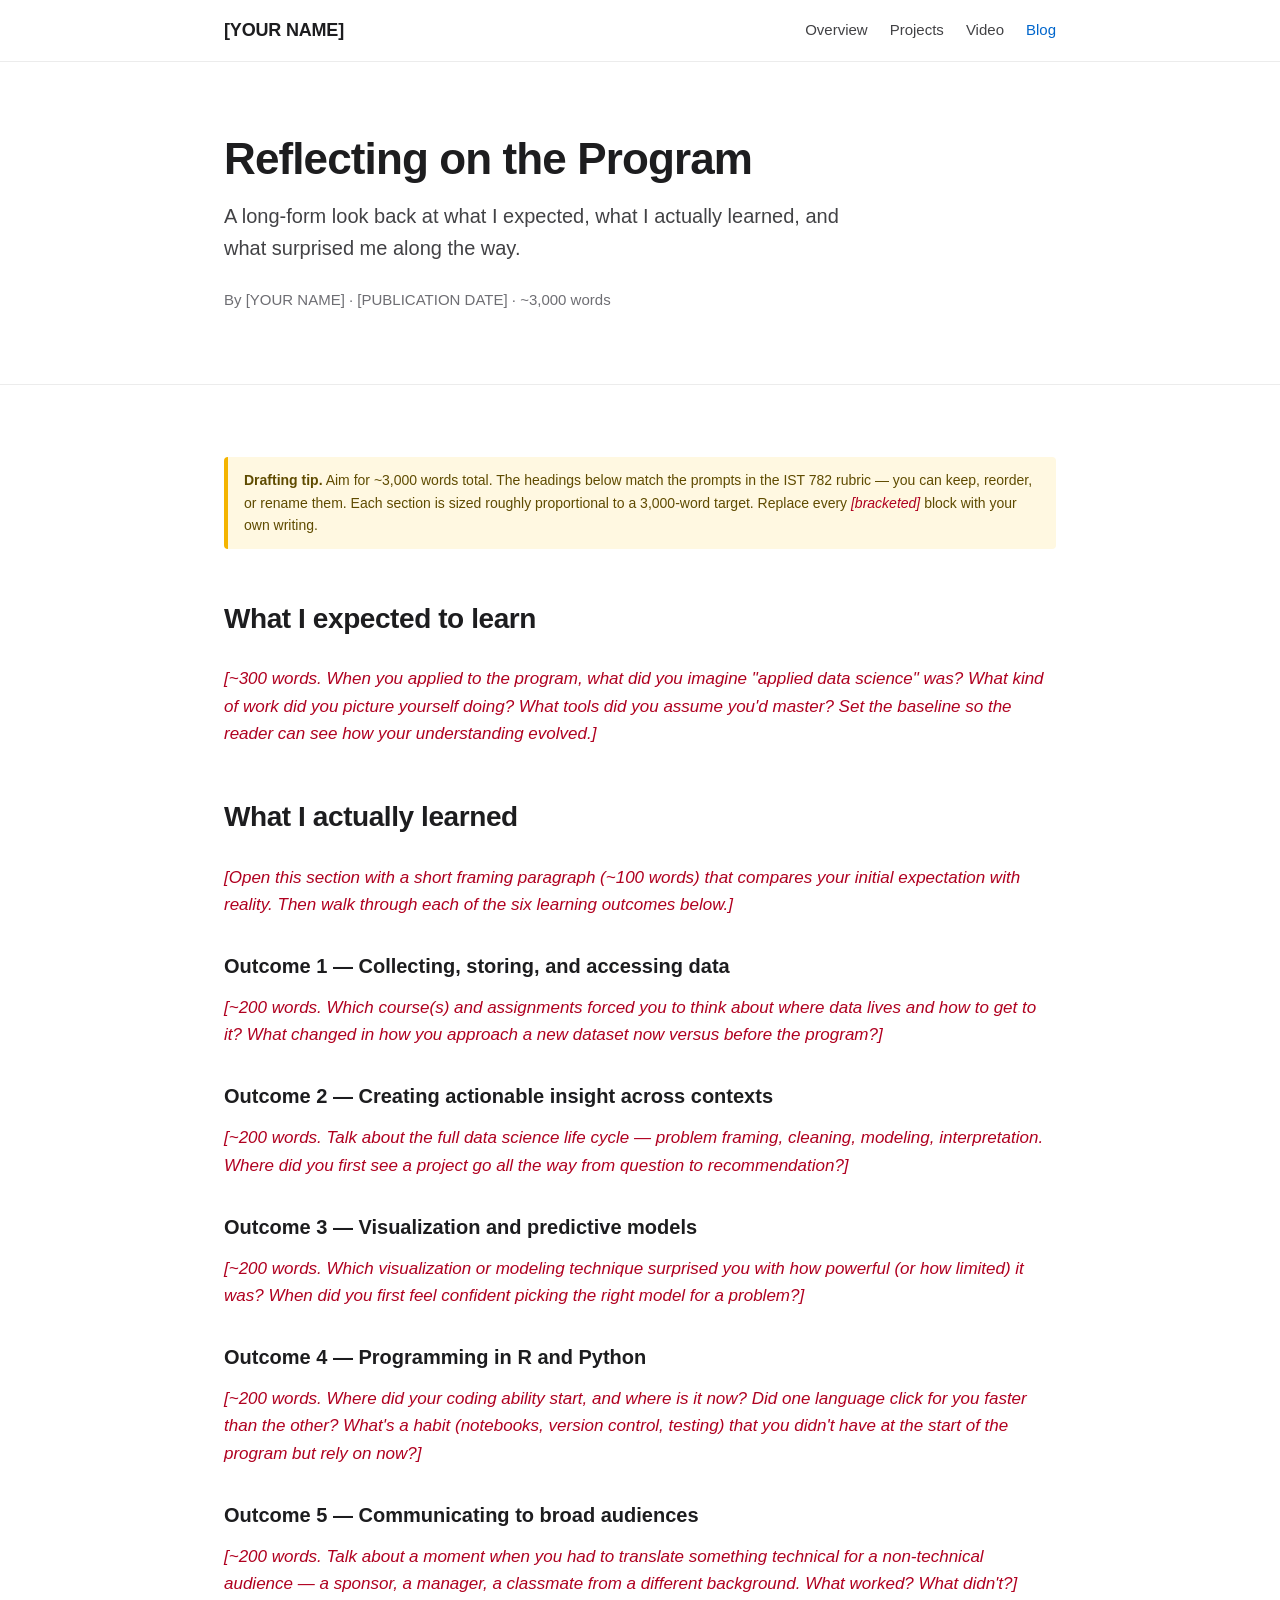
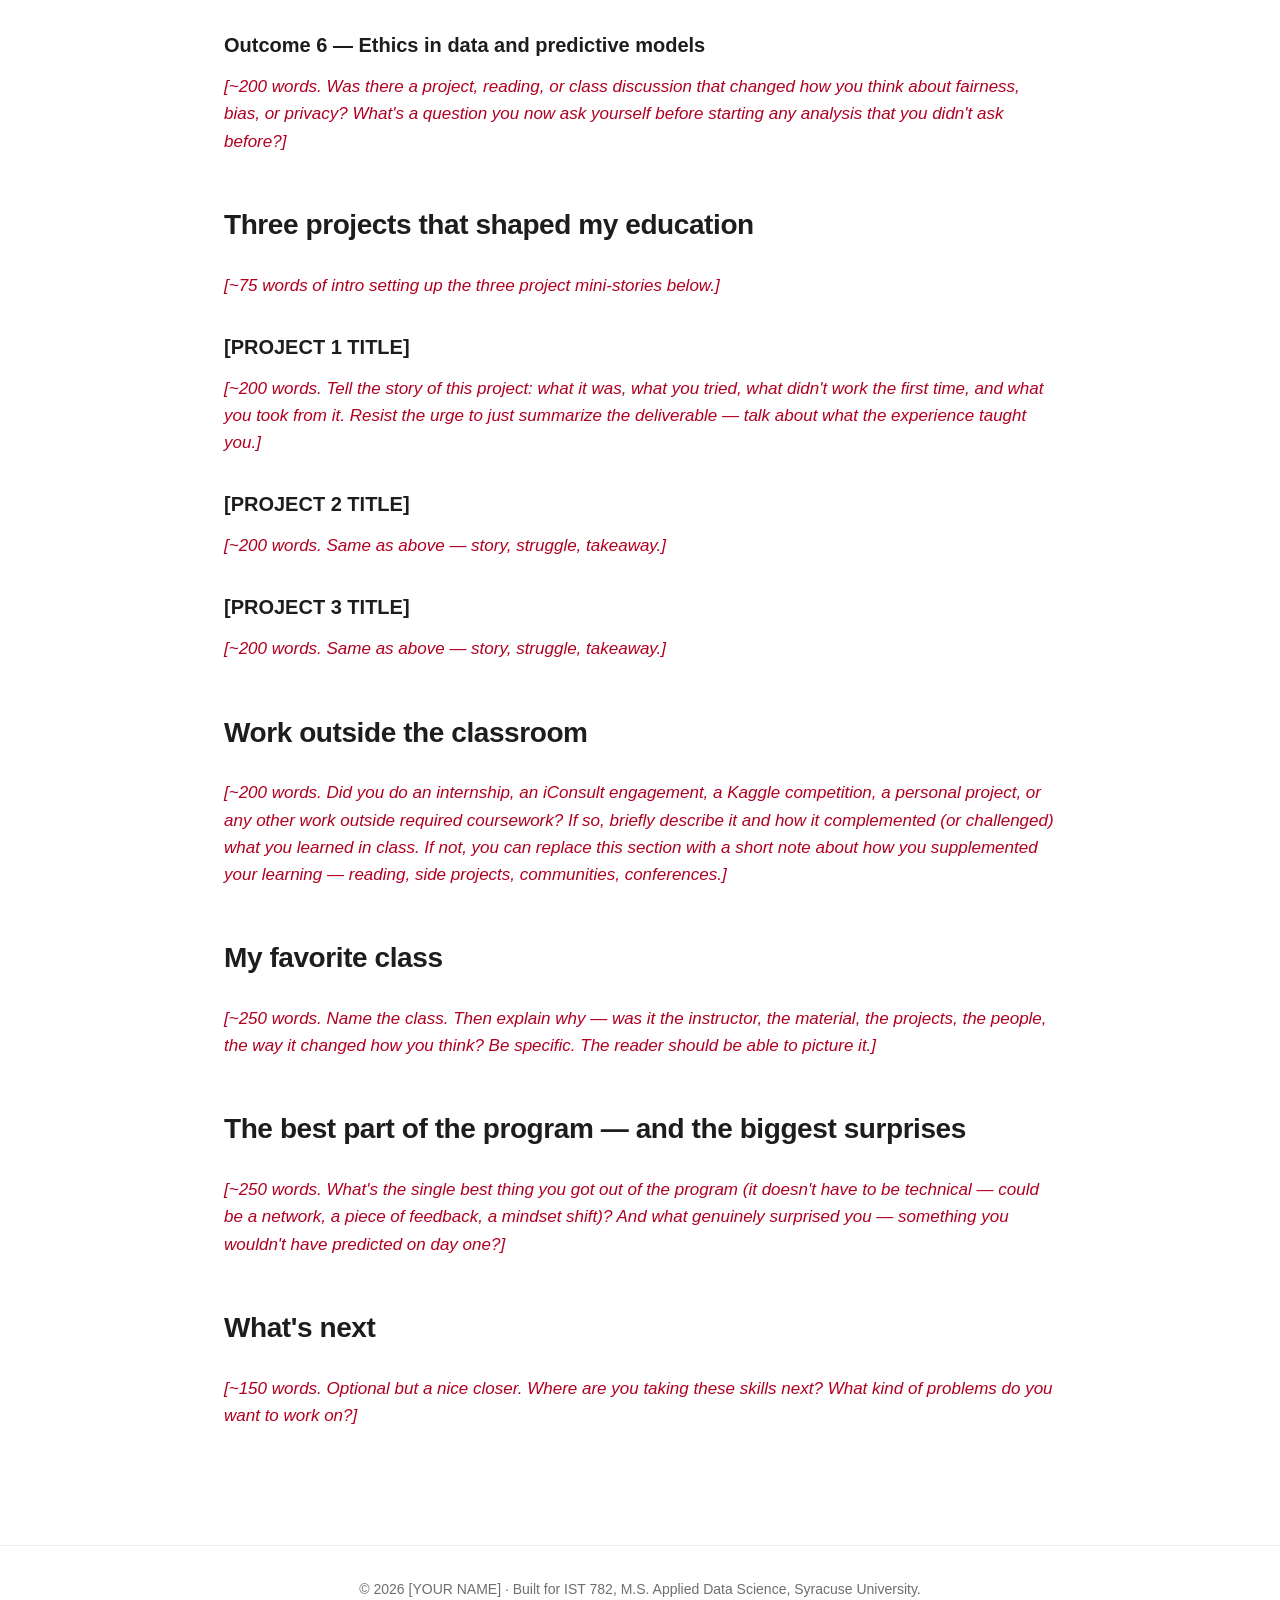
==== blog.html @ 0003d555 "Initial portfolio site scaffold Multi-page GitHub Pages site for IST 782 with placeholders for the f" ====
<!DOCTYPE html>
<html lang="en">
<head>
  <meta charset="UTF-8" />
  <meta name="viewport" content="width=device-width, initial-scale=1.0" />
  <title>Blog Post — [YOUR NAME] Portfolio</title>
  <meta name="description" content="A reflective blog post on the M.S. Applied Data Science program experience." />
  <link rel="stylesheet" href="assets/css/style.css" />
</head>
<body>

  <header class="site-header">
    <div class="container">
      <a href="index.html" class="brand">[YOUR NAME]</a>
      <nav class="nav">
        <a href="index.html">Overview</a>
        <a href="projects.html">Projects</a>
        <a href="video.html">Video</a>
        <a href="blog.html" class="active">Blog</a>
      </nav>
    </div>
  </header>

  <main>

    <section class="hero">
      <div class="container">
        <h1>Reflecting on the Program</h1>
        <p class="lede">A long-form look back at what I expected, what I actually learned, and what surprised me along the way.</p>
        <p class="meta blog-meta">By [YOUR NAME] &middot; [PUBLICATION DATE] &middot; ~3,000 words</p>
      </div>
    </section>

    <section class="blog">
      <div class="container">
        <article>

          <div class="callout">
            <strong>Drafting tip.</strong> Aim for ~3,000 words total. The headings below match the prompts in the IST 782 rubric &mdash; you can keep, reorder, or rename them. Each section is sized roughly proportional to a 3,000-word target. Replace every <span class="placeholder">[bracketed]</span> block with your own writing.
          </div>

          <h2>What I expected to learn</h2>
          <p><span class="placeholder">[~300 words. When you applied to the program, what did you imagine "applied data science" was? What kind of work did you picture yourself doing? What tools did you assume you'd master? Set the baseline so the reader can see how your understanding evolved.]</span></p>

          <h2>What I actually learned</h2>
          <p><span class="placeholder">[Open this section with a short framing paragraph (~100 words) that compares your initial expectation with reality. Then walk through each of the six learning outcomes below.]</span></p>

          <h3>Outcome 1 &mdash; Collecting, storing, and accessing data</h3>
          <p><span class="placeholder">[~200 words. Which course(s) and assignments forced you to think about where data lives and how to get to it? What changed in how you approach a new dataset now versus before the program?]</span></p>

          <h3>Outcome 2 &mdash; Creating actionable insight across contexts</h3>
          <p><span class="placeholder">[~200 words. Talk about the full data science life cycle &mdash; problem framing, cleaning, modeling, interpretation. Where did you first see a project go all the way from question to recommendation?]</span></p>

          <h3>Outcome 3 &mdash; Visualization and predictive models</h3>
          <p><span class="placeholder">[~200 words. Which visualization or modeling technique surprised you with how powerful (or how limited) it was? When did you first feel confident picking the right model for a problem?]</span></p>

          <h3>Outcome 4 &mdash; Programming in R and Python</h3>
          <p><span class="placeholder">[~200 words. Where did your coding ability start, and where is it now? Did one language click for you faster than the other? What's a habit (notebooks, version control, testing) that you didn't have at the start of the program but rely on now?]</span></p>

          <h3>Outcome 5 &mdash; Communicating to broad audiences</h3>
          <p><span class="placeholder">[~200 words. Talk about a moment when you had to translate something technical for a non-technical audience &mdash; a sponsor, a manager, a classmate from a different background. What worked? What didn't?]</span></p>

          <h3>Outcome 6 &mdash; Ethics in data and predictive models</h3>
          <p><span class="placeholder">[~200 words. Was there a project, reading, or class discussion that changed how you think about fairness, bias, or privacy? What's a question you now ask yourself before starting any analysis that you didn't ask before?]</span></p>

          <h2>Three projects that shaped my education</h2>
          <p><span class="placeholder">[~75 words of intro setting up the three project mini-stories below.]</span></p>

          <h3>[PROJECT 1 TITLE]</h3>
          <p><span class="placeholder">[~200 words. Tell the story of this project: what it was, what you tried, what didn't work the first time, and what you took from it. Resist the urge to just summarize the deliverable &mdash; talk about what the experience taught you.]</span></p>

          <h3>[PROJECT 2 TITLE]</h3>
          <p><span class="placeholder">[~200 words. Same as above &mdash; story, struggle, takeaway.]</span></p>

          <h3>[PROJECT 3 TITLE]</h3>
          <p><span class="placeholder">[~200 words. Same as above &mdash; story, struggle, takeaway.]</span></p>

          <h2>Work outside the classroom</h2>
          <p><span class="placeholder">[~200 words. Did you do an internship, an iConsult engagement, a Kaggle competition, a personal project, or any other work outside required coursework? If so, briefly describe it and how it complemented (or challenged) what you learned in class. If not, you can replace this section with a short note about how you supplemented your learning &mdash; reading, side projects, communities, conferences.]</span></p>

          <h2>My favorite class</h2>
          <p><span class="placeholder">[~250 words. Name the class. Then explain why &mdash; was it the instructor, the material, the projects, the people, the way it changed how you think? Be specific. The reader should be able to picture it.]</span></p>

          <h2>The best part of the program &mdash; and the biggest surprises</h2>
          <p><span class="placeholder">[~250 words. What's the single best thing you got out of the program (it doesn't have to be technical &mdash; could be a network, a piece of feedback, a mindset shift)? And what genuinely surprised you &mdash; something you wouldn't have predicted on day one?]</span></p>

          <h2>What's next</h2>
          <p><span class="placeholder">[~150 words. Optional but a nice closer. Where are you taking these skills next? What kind of problems do you want to work on?]</span></p>

        </article>
      </div>
    </section>

  </main>

  <footer class="site-footer">
    <div class="container">
      <p>&copy; <span id="year"></span> [YOUR NAME] &middot; Built for IST 782, M.S. Applied Data Science, Syracuse University.</p>
    </div>
  </footer>

  <script>
    document.getElementById('year').textContent = new Date().getFullYear();
  </script>

</body>
</html>
---- assets/css/style.css ----
/* ----- Reset & base ----- */
*, *::before, *::after { box-sizing: border-box; }
html { scroll-behavior: smooth; }
body {
  margin: 0;
  font-family: -apple-system, BlinkMacSystemFont, "Segoe UI", Roboto, "Helvetica Neue", Arial, sans-serif;
  font-size: 17px;
  line-height: 1.6;
  color: #1d1d1f;
  background: #ffffff;
  -webkit-font-smoothing: antialiased;
}
img { max-width: 100%; display: block; }

/* ----- Layout ----- */
.container {
  max-width: 880px;
  margin: 0 auto;
  padding: 0 24px;
}

/* ----- Header / nav ----- */
.site-header {
  border-bottom: 1px solid #ececec;
  background: #ffffff;
  position: sticky;
  top: 0;
  z-index: 10;
  backdrop-filter: saturate(180%) blur(8px);
  background: rgba(255, 255, 255, 0.85);
}
.site-header .container {
  display: flex;
  align-items: center;
  justify-content: space-between;
  padding-top: 16px;
  padding-bottom: 16px;
  flex-wrap: wrap;
  gap: 12px;
}
.brand {
  font-weight: 600;
  font-size: 18px;
  color: #1d1d1f;
  text-decoration: none;
  letter-spacing: -0.01em;
}
.nav {
  display: flex;
  gap: 22px;
  flex-wrap: wrap;
}
.nav a {
  color: #424245;
  text-decoration: none;
  font-size: 15px;
}
.nav a:hover,
.nav a.active {
  color: #0066cc;
}

/* ----- Hero ----- */
.hero {
  padding: 72px 0 48px;
  border-bottom: 1px solid #ececec;
}
.hero h1 {
  font-size: 44px;
  line-height: 1.15;
  letter-spacing: -0.02em;
  margin: 0 0 16px;
}
.hero .lede {
  font-size: 20px;
  color: #424245;
  margin: 0 0 24px;
  max-width: 620px;
}
.hero .meta {
  color: #6e6e73;
  font-size: 15px;
}

/* ----- Sections ----- */
section { padding: 56px 0; border-bottom: 1px solid #ececec; }
section:last-of-type { border-bottom: 0; }
h2 {
  font-size: 28px;
  letter-spacing: -0.015em;
  margin: 0 0 24px;
}
h3 {
  font-size: 20px;
  margin: 32px 0 12px;
}
p { margin: 0 0 16px; }
a { color: #0066cc; }
ul, ol { padding-left: 22px; }
li { margin-bottom: 8px; }

/* ----- Cards (project summaries, outcome cards) ----- */
.cards {
  display: grid;
  grid-template-columns: repeat(auto-fit, minmax(260px, 1fr));
  gap: 16px;
  margin: 24px 0;
}
.card {
  border: 1px solid #ececec;
  border-radius: 12px;
  padding: 20px;
  background: #fafafa;
  transition: transform 0.15s ease, box-shadow 0.15s ease;
}
.card:hover {
  transform: translateY(-2px);
  box-shadow: 0 4px 16px rgba(0,0,0,0.05);
}
.card h3 { margin-top: 0; font-size: 17px; }
.card p { font-size: 15px; color: #424245; margin-bottom: 0; }
.card .tag {
  display: inline-block;
  font-size: 12px;
  padding: 3px 8px;
  border-radius: 999px;
  background: #e8f0fe;
  color: #0066cc;
  margin-bottom: 8px;
}

/* ----- Outcome list ----- */
.outcomes {
  list-style: none;
  padding: 0;
  counter-reset: outcome;
}
.outcomes li {
  counter-increment: outcome;
  padding: 16px 0 16px 56px;
  border-bottom: 1px solid #f0f0f0;
  position: relative;
}
.outcomes li:last-child { border-bottom: 0; }
.outcomes li::before {
  content: counter(outcome);
  position: absolute;
  left: 0;
  top: 16px;
  width: 36px;
  height: 36px;
  border-radius: 50%;
  background: #0066cc;
  color: white;
  display: flex;
  align-items: center;
  justify-content: center;
  font-weight: 600;
  font-size: 15px;
}
.outcomes strong { display: block; margin-bottom: 4px; }
.outcomes .plain-language { color: #424245; font-size: 15px; }

/* ----- Mapping table ----- */
table {
  width: 100%;
  border-collapse: collapse;
  margin: 16px 0 24px;
  font-size: 15px;
}
th, td {
  text-align: left;
  padding: 12px;
  border-bottom: 1px solid #ececec;
  vertical-align: top;
}
th {
  font-weight: 600;
  background: #fafafa;
  font-size: 14px;
  color: #424245;
}

/* ----- Project article (projects.html) ----- */
.project {
  padding: 40px 0;
  border-bottom: 1px solid #ececec;
}
.project:last-of-type { border-bottom: 0; }
.project h2 { margin-bottom: 6px; }
.project .course {
  color: #6e6e73;
  font-size: 15px;
  margin-bottom: 24px;
}
.project .field {
  margin: 18px 0;
}
.project .field-label {
  font-size: 13px;
  font-weight: 600;
  text-transform: uppercase;
  letter-spacing: 0.04em;
  color: #6e6e73;
  margin-bottom: 6px;
}
.tech-list {
  display: flex;
  flex-wrap: wrap;
  gap: 8px;
  list-style: none;
  padding: 0;
}
.tech-list li {
  background: #f0f0f0;
  padding: 4px 10px;
  border-radius: 6px;
  font-size: 13px;
  color: #1d1d1f;
  margin: 0;
}

/* ----- Video ----- */
.video-wrapper {
  position: relative;
  padding-bottom: 56.25%; /* 16:9 */
  height: 0;
  overflow: hidden;
  border-radius: 12px;
  background: #000;
  margin: 24px 0;
}
.video-wrapper iframe,
.video-wrapper video {
  position: absolute;
  top: 0; left: 0;
  width: 100%; height: 100%;
  border: 0;
}

/* ----- Blog ----- */
.blog-meta {
  color: #6e6e73;
  font-size: 14px;
  margin-bottom: 24px;
}
.blog article p { margin-bottom: 20px; }
.blog article h2 { margin-top: 48px; }
.blog article h3 { margin-top: 32px; }

/* ----- Callouts ----- */
.callout {
  background: #fff8e1;
  border-left: 4px solid #f4b400;
  padding: 12px 16px;
  border-radius: 4px;
  font-size: 14px;
  color: #5f4b00;
  margin: 16px 0;
}
.placeholder {
  color: #b00020;
  font-style: italic;
  font-weight: 500;
}

/* ----- Footer ----- */
.site-footer {
  padding: 32px 0;
  text-align: center;
  font-size: 14px;
  color: #6e6e73;
  border-top: 1px solid #ececec;
  margin-top: 40px;
}

/* ----- Responsive ----- */
@media (max-width: 600px) {
  .hero { padding: 48px 0 32px; }
  .hero h1 { font-size: 32px; }
  .hero .lede { font-size: 17px; }
  h2 { font-size: 24px; }
  body { font-size: 16px; }
}
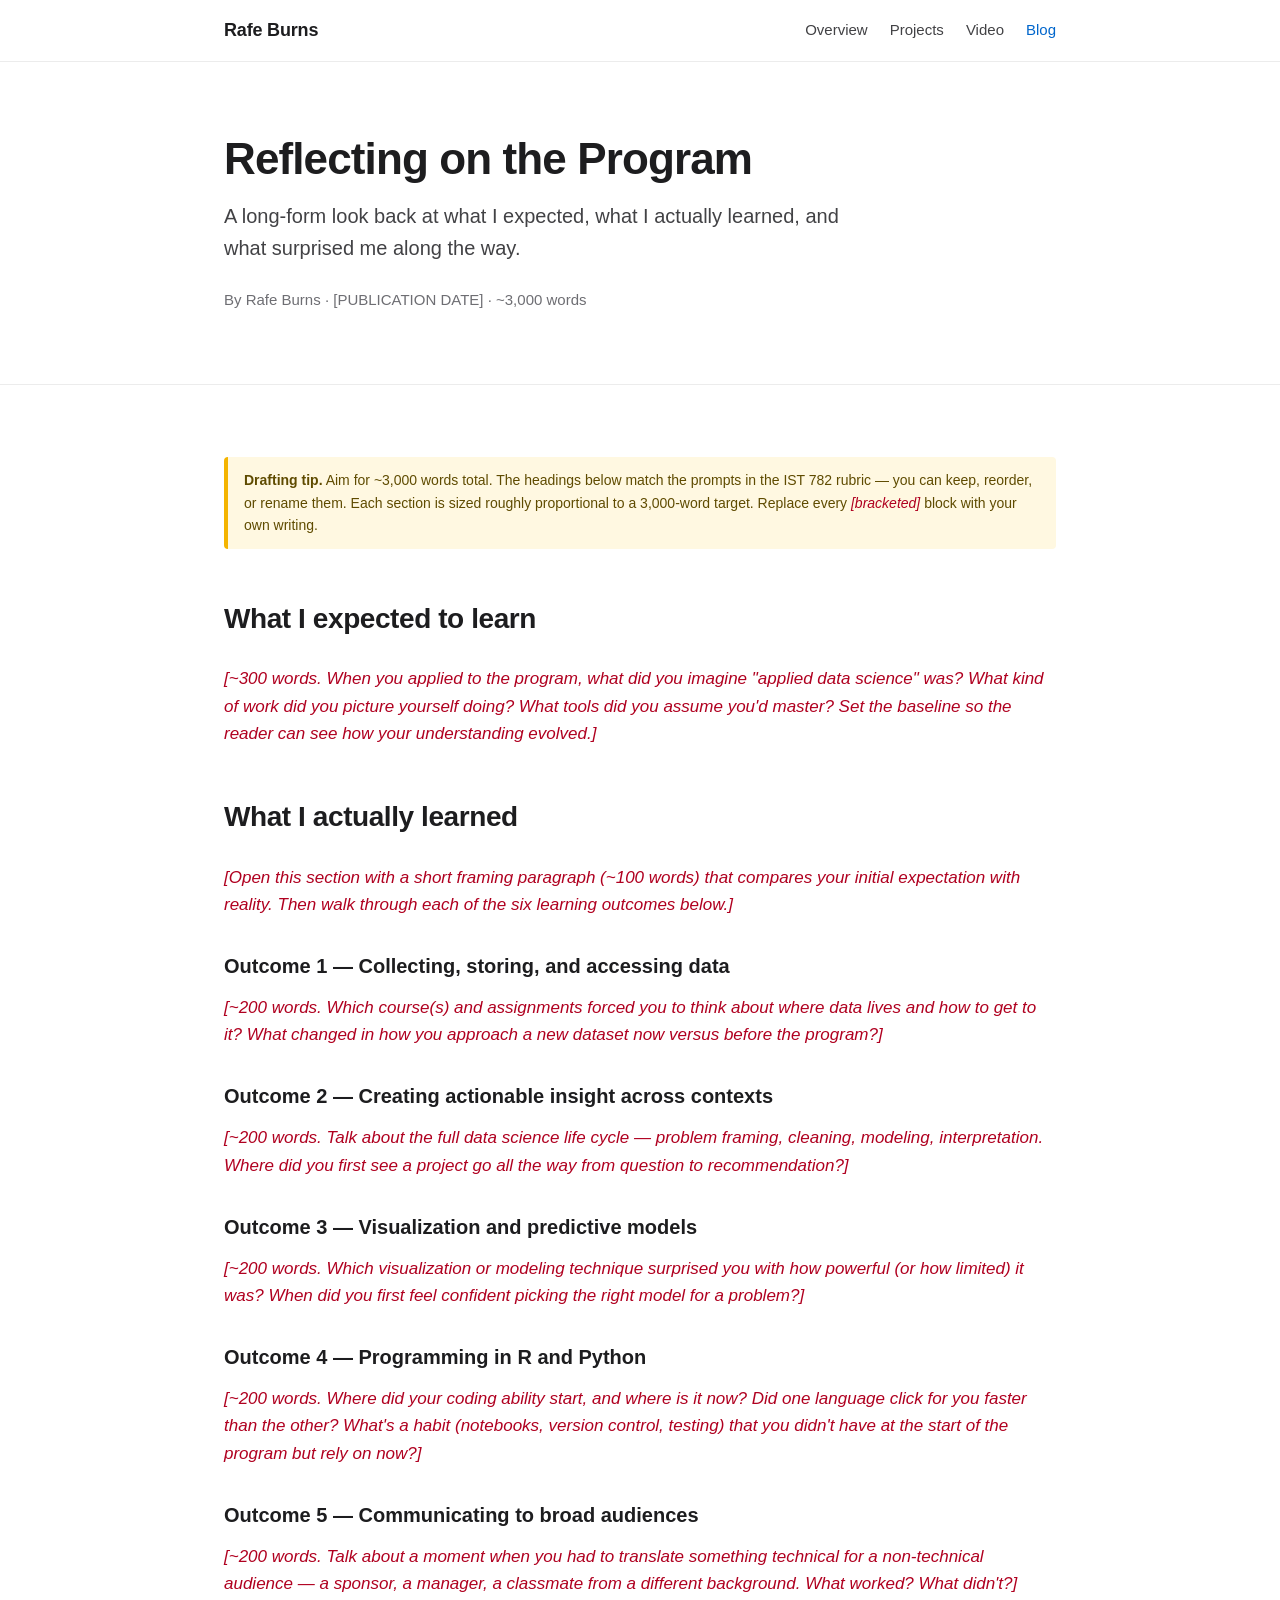
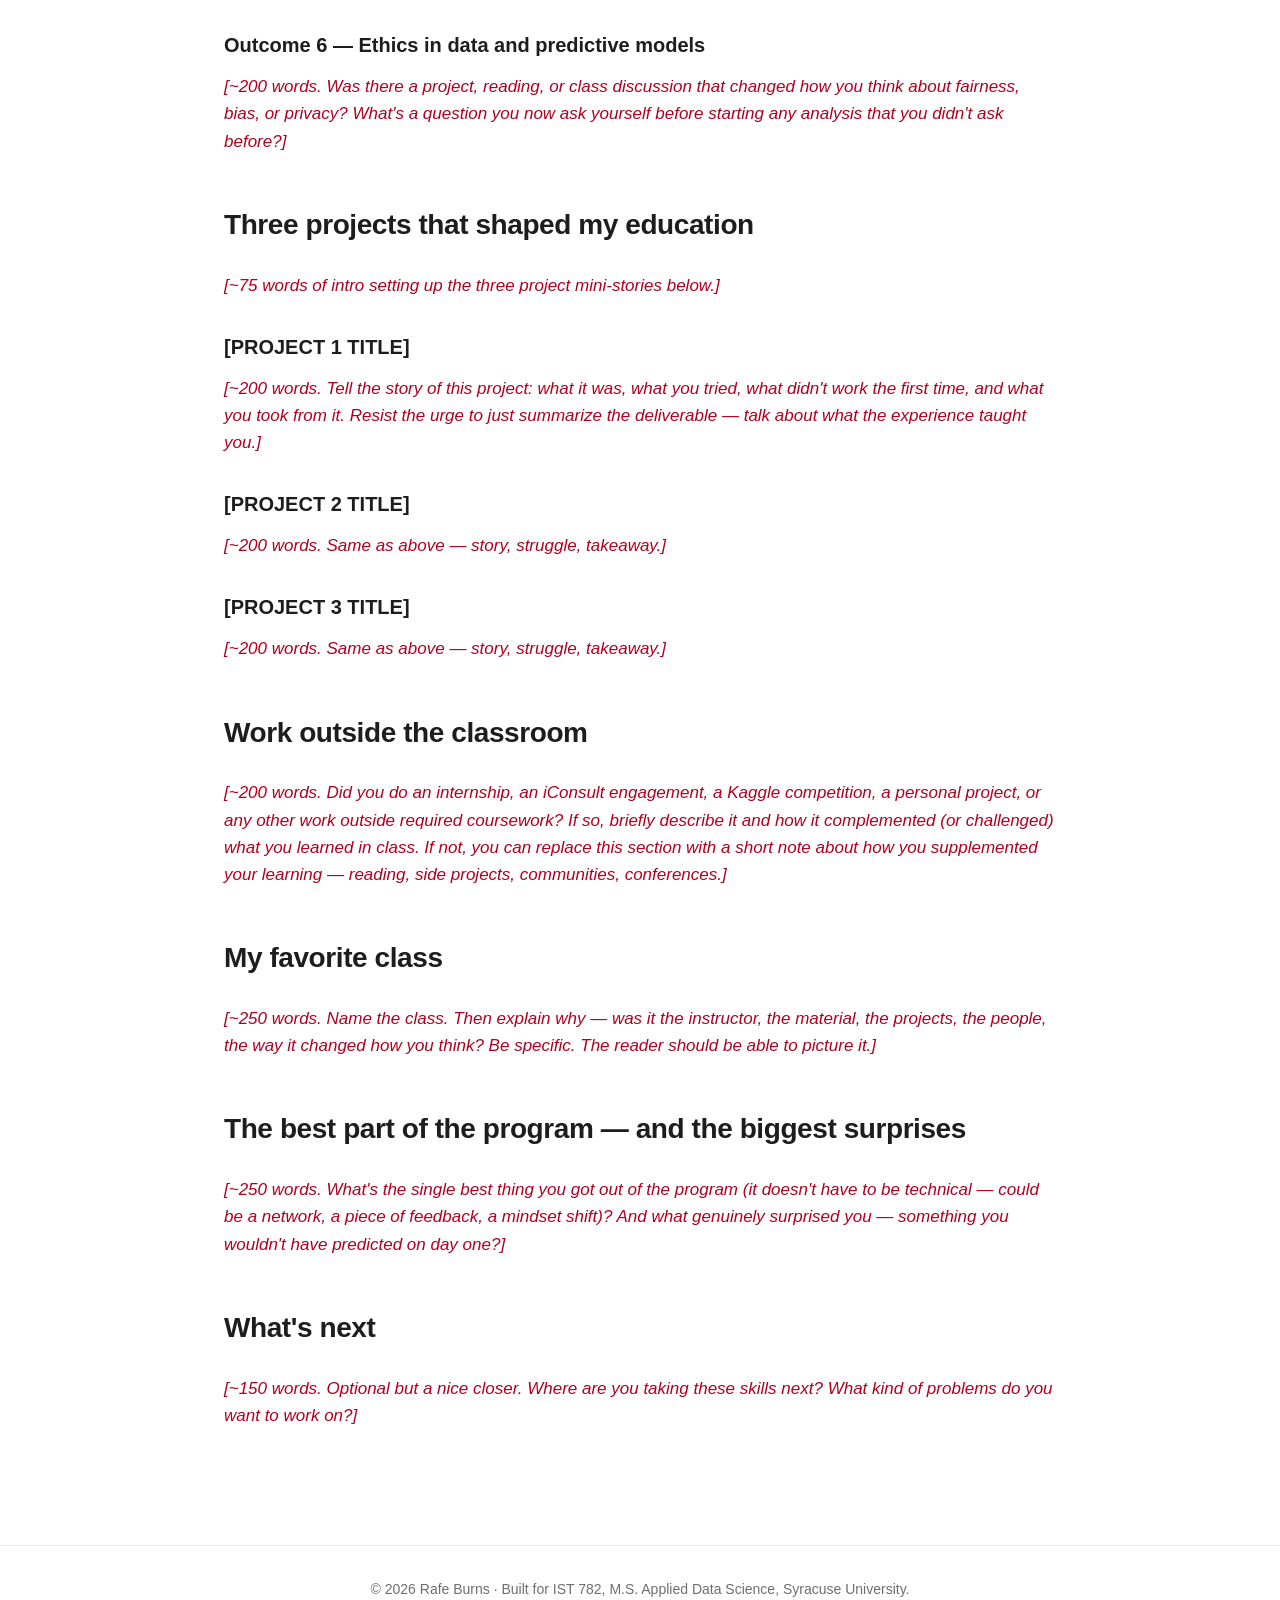
==== commit c77a5670: "Update portfolio pages with author name" ====
--- a/blog.html
+++ b/blog.html
@@ -3,7 +3,7 @@
 <head>
   <meta charset="UTF-8" />
   <meta name="viewport" content="width=device-width, initial-scale=1.0" />
-  <title>Blog Post — [YOUR NAME] Portfolio</title>
+  <title>Blog Post — Rafe Burns Portfolio</title>
   <meta name="description" content="A reflective blog post on the M.S. Applied Data Science program experience." />
   <link rel="stylesheet" href="assets/css/style.css" />
 </head>
@@ -11,7 +11,7 @@
 
   <header class="site-header">
     <div class="container">
-      <a href="index.html" class="brand">[YOUR NAME]</a>
+      <a href="index.html" class="brand">Rafe Burns</a>
       <nav class="nav">
         <a href="index.html">Overview</a>
         <a href="projects.html">Projects</a>
@@ -27,7 +27,7 @@
       <div class="container">
         <h1>Reflecting on the Program</h1>
         <p class="lede">A long-form look back at what I expected, what I actually learned, and what surprised me along the way.</p>
-        <p class="meta blog-meta">By [YOUR NAME] &middot; [PUBLICATION DATE] &middot; ~3,000 words</p>
+        <p class="meta blog-meta">By Rafe Burns &middot; [PUBLICATION DATE] &middot; ~3,000 words</p>
       </div>
     </section>
 
@@ -95,7 +95,7 @@
 
   <footer class="site-footer">
     <div class="container">
-      <p>&copy; <span id="year"></span> [YOUR NAME] &middot; Built for IST 782, M.S. Applied Data Science, Syracuse University.</p>
+      <p>&copy; <span id="year"></span> Rafe Burns &middot; Built for IST 782, M.S. Applied Data Science, Syracuse University.</p>
     </div>
   </footer>
 
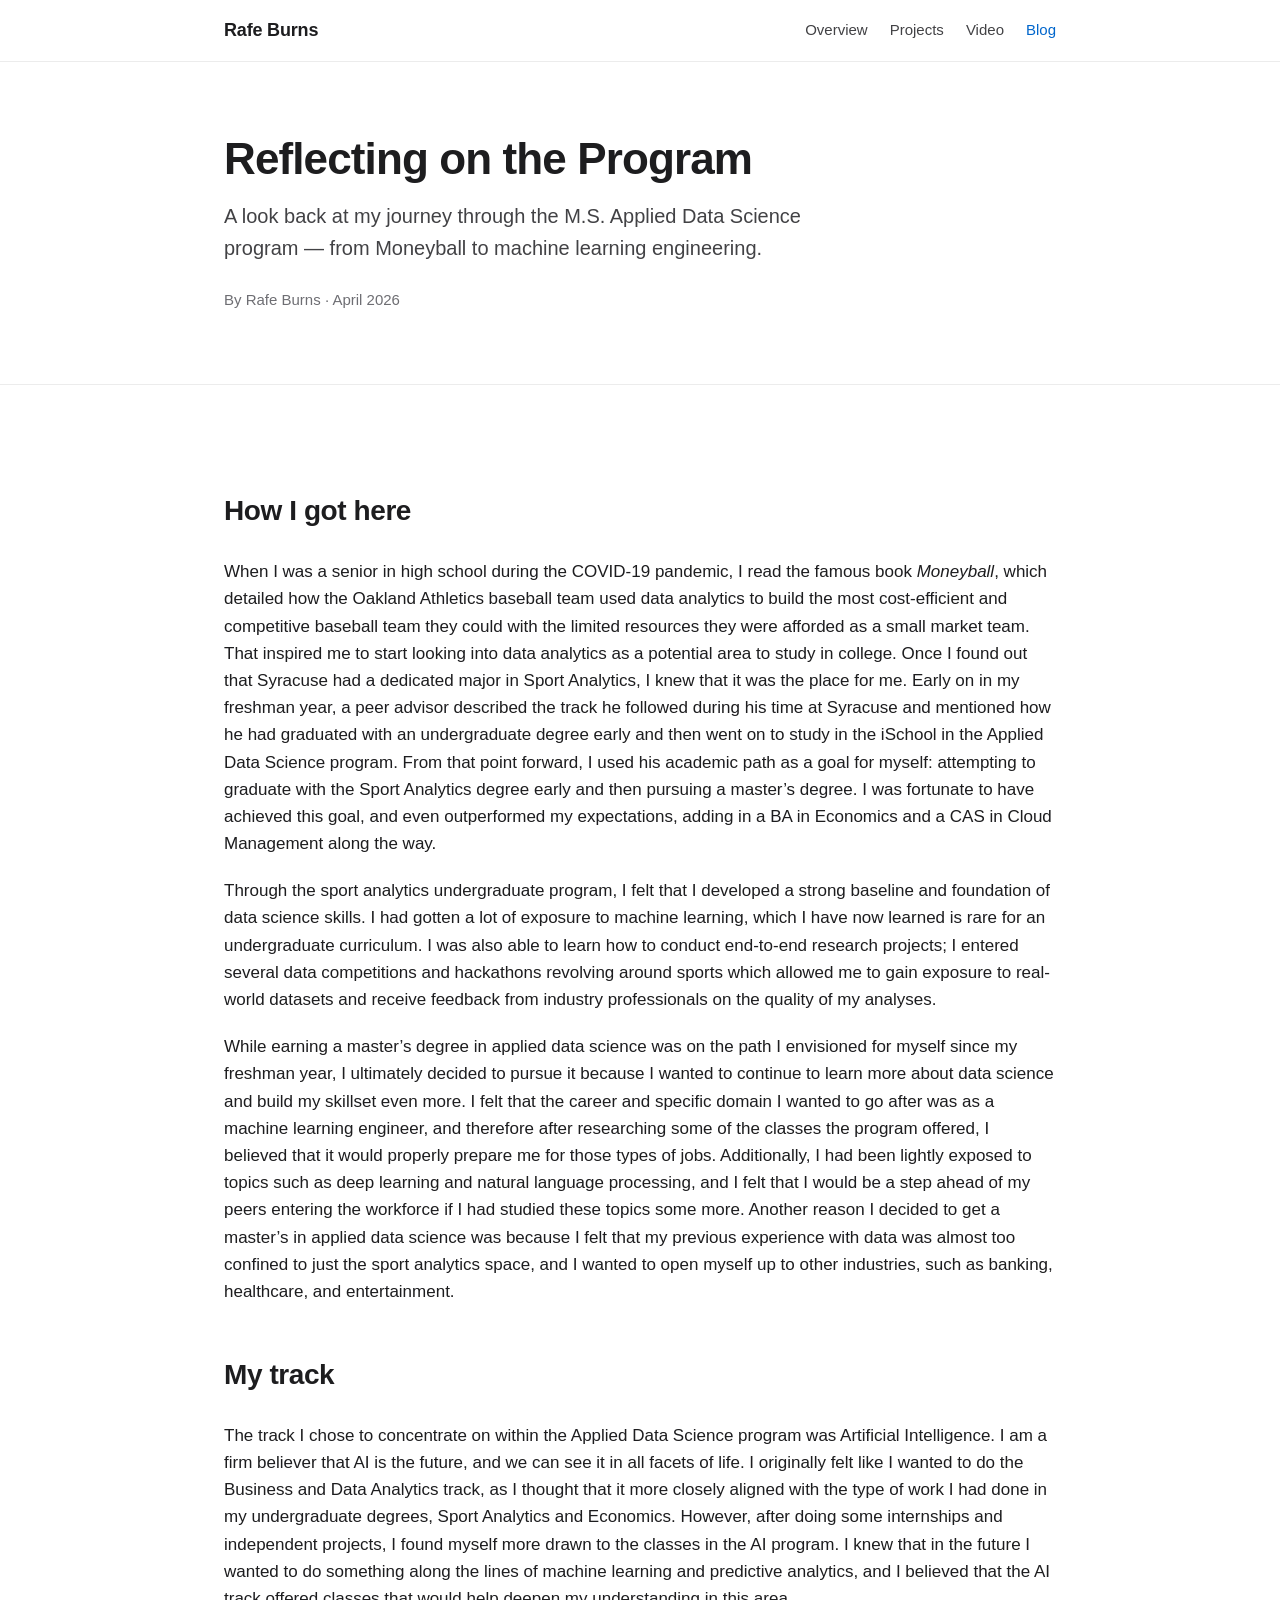
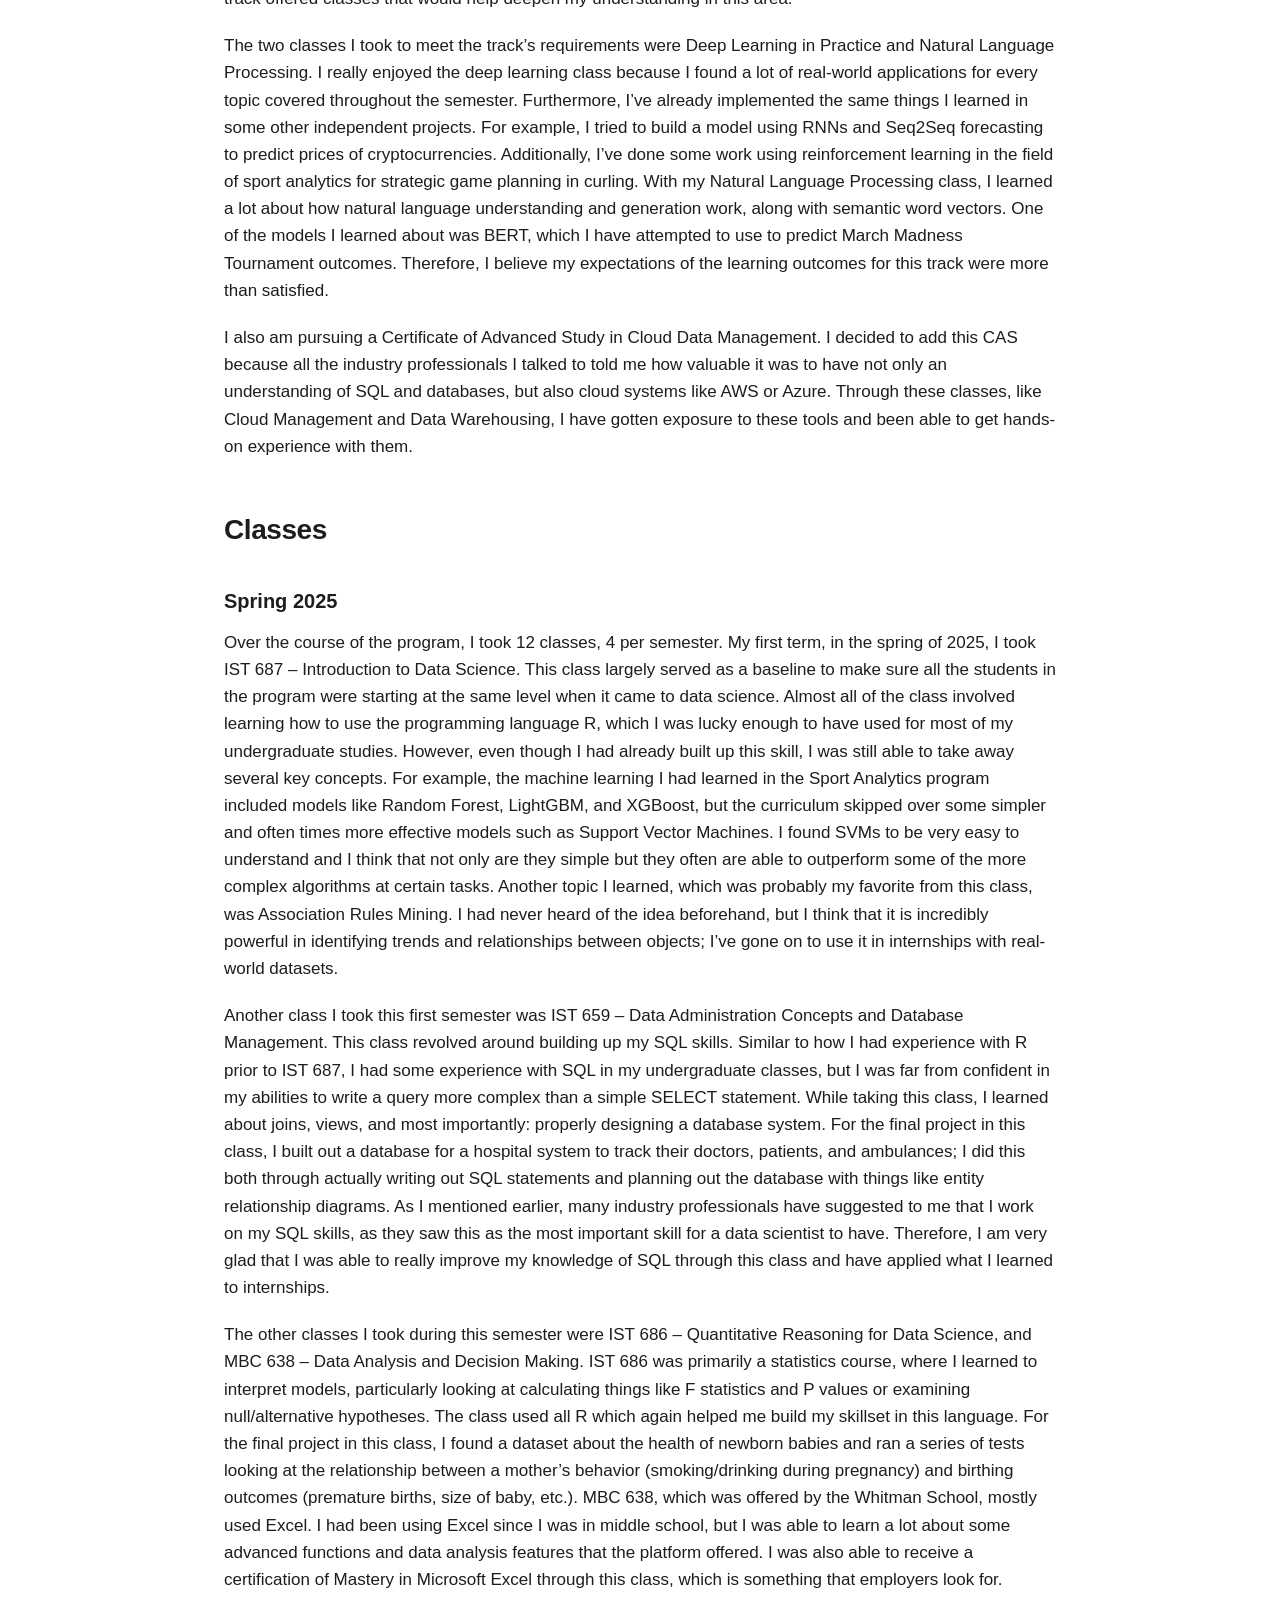
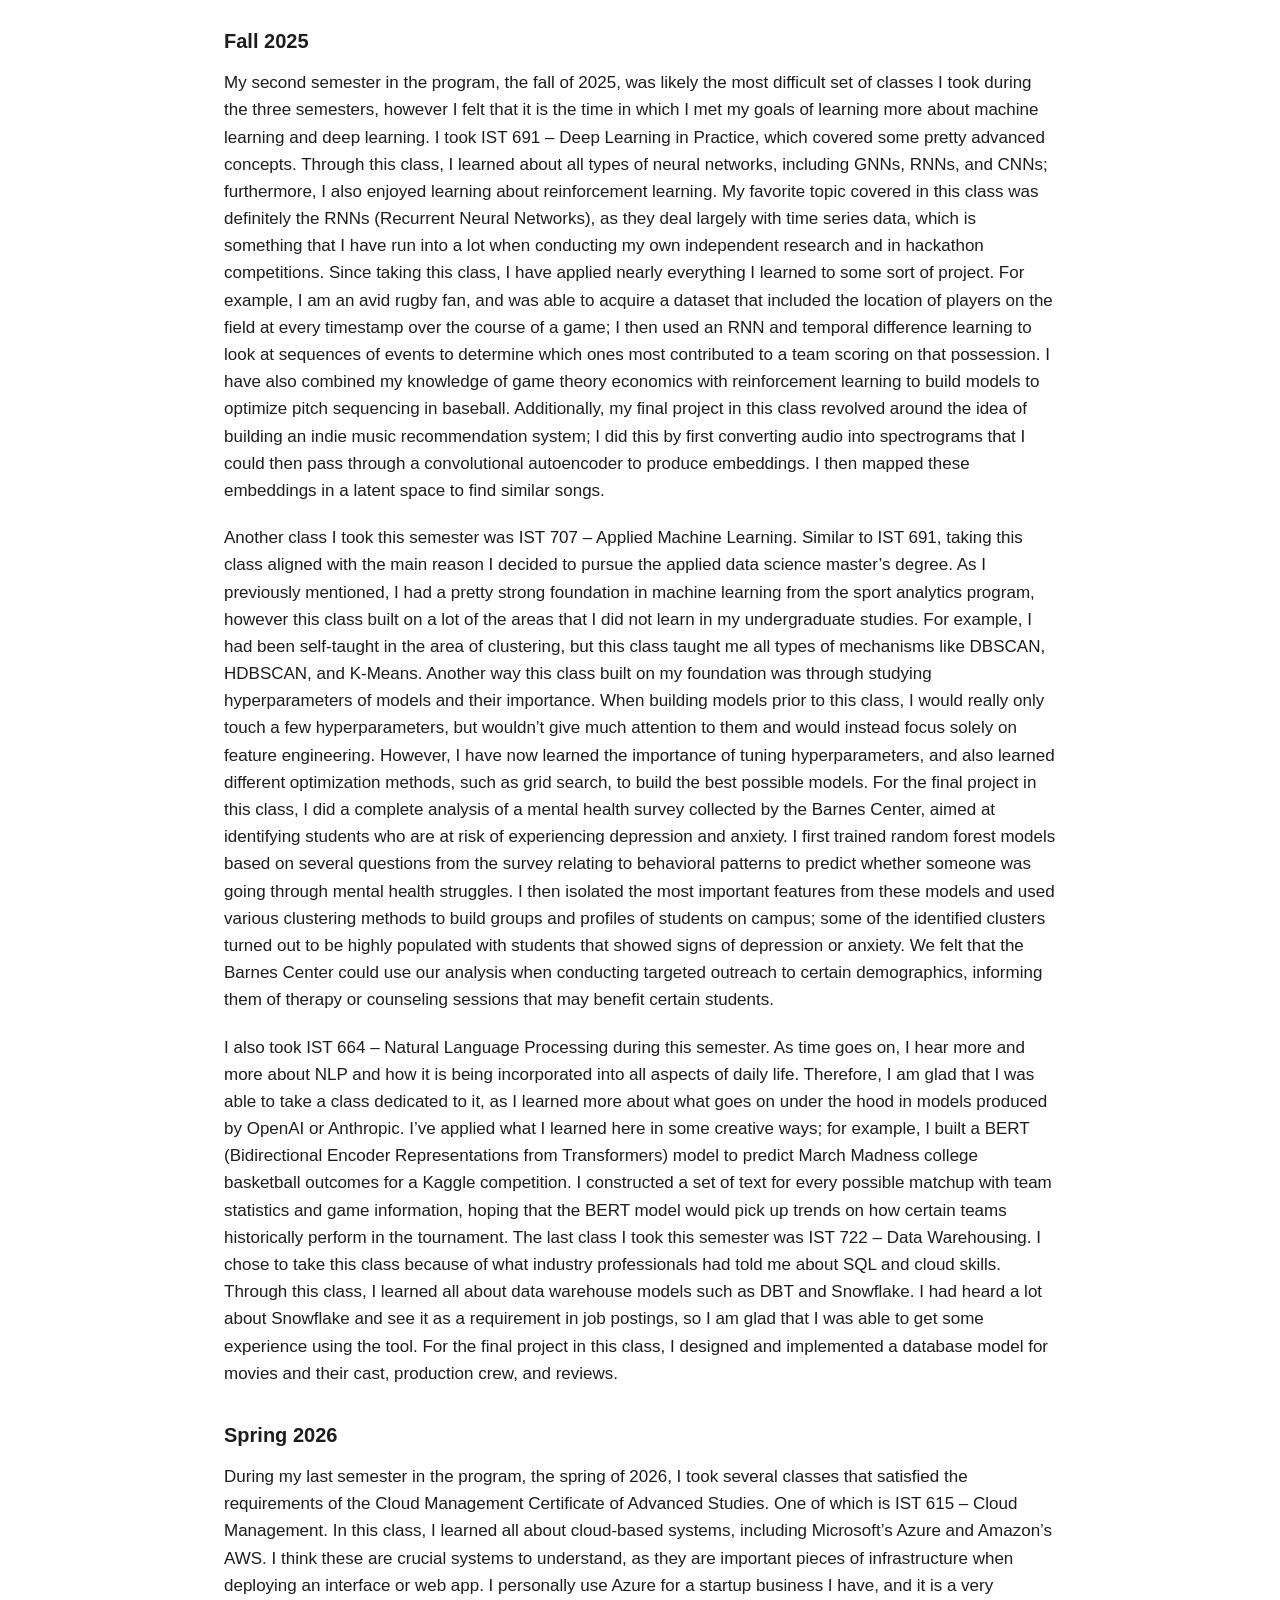
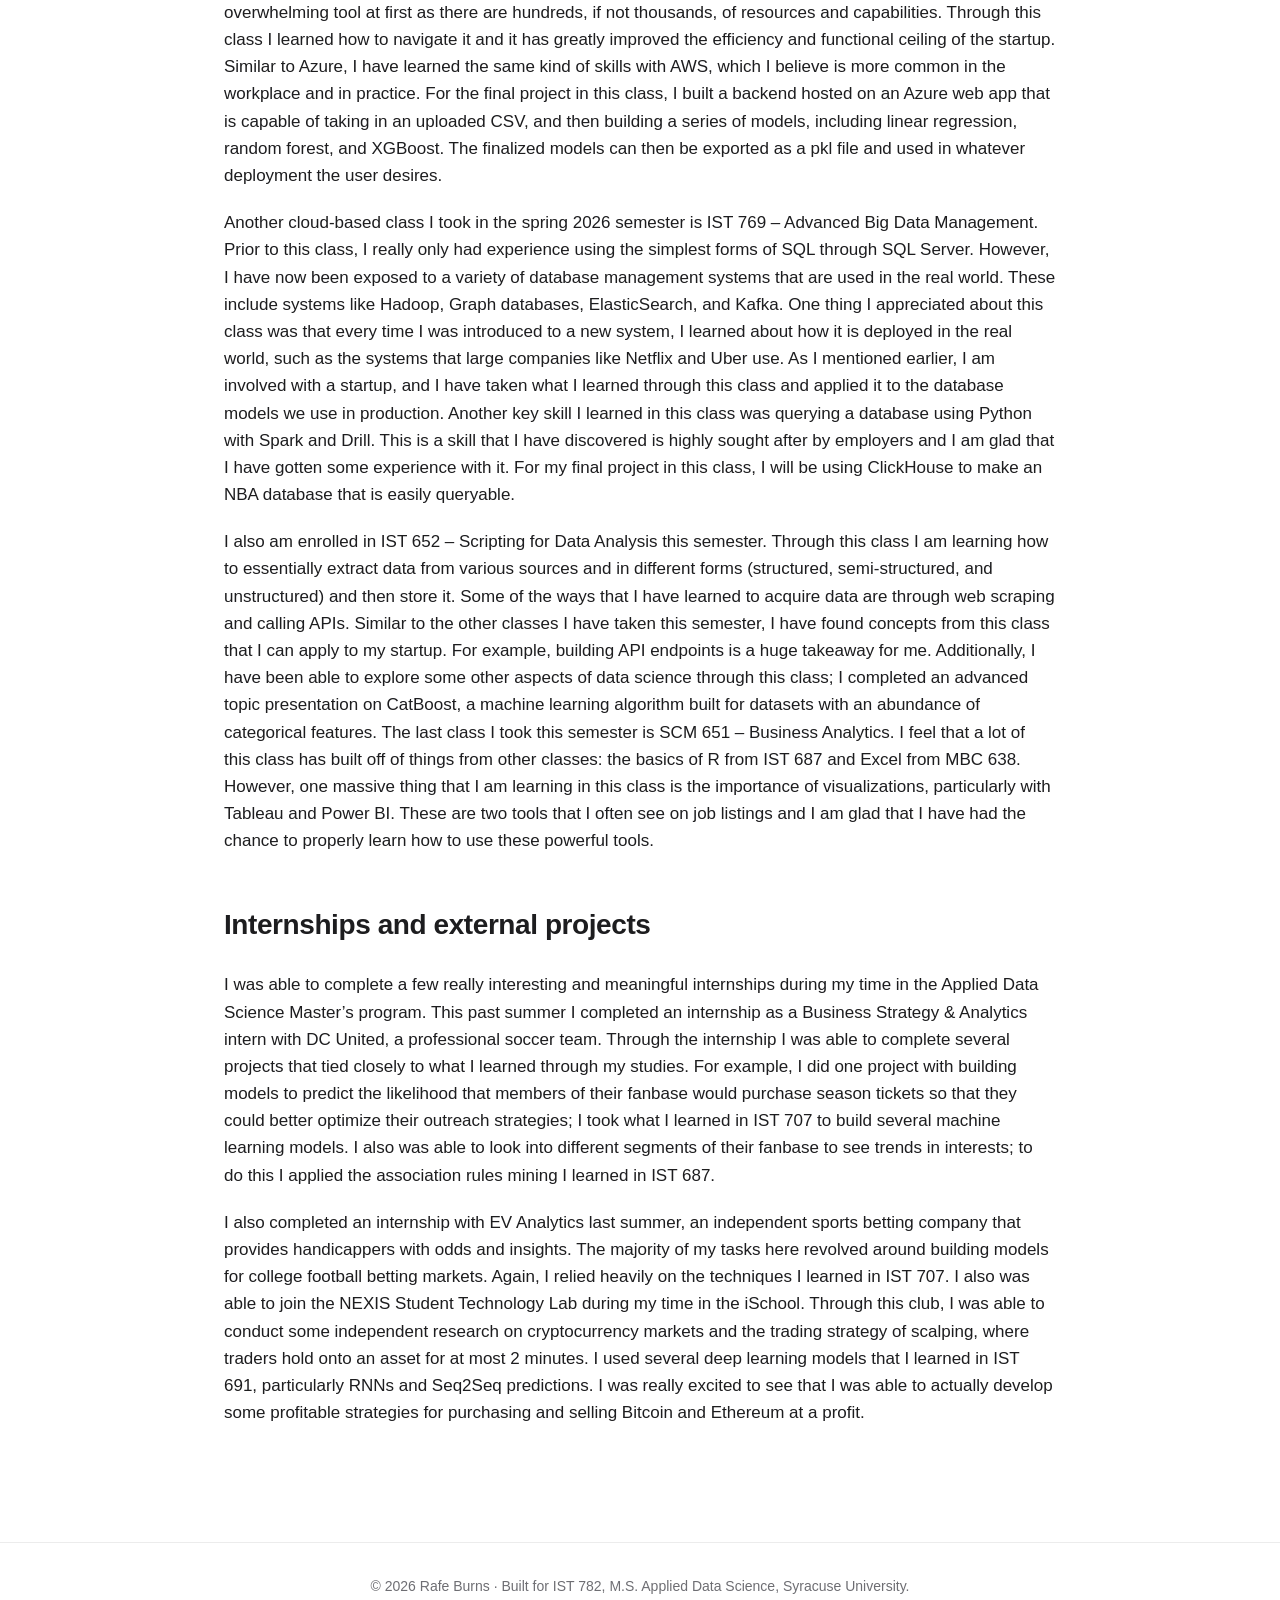
==== commit 2d6df3b8: "Update project documentation and styles; enhance blog content and add project summaries - Updated .g" ====
--- a/blog.html
+++ b/blog.html
@@ -26,8 +26,8 @@
     <section class="hero">
       <div class="container">
         <h1>Reflecting on the Program</h1>
-        <p class="lede">A long-form look back at what I expected, what I actually learned, and what surprised me along the way.</p>
-        <p class="meta blog-meta">By Rafe Burns &middot; [PUBLICATION DATE] &middot; ~3,000 words</p>
+        <p class="lede">A look back at my journey through the M.S. Applied Data Science program &mdash; from Moneyball to machine learning engineering.</p>
+        <p class="meta blog-meta">By Rafe Burns &middot; April 2026</p>
       </div>
     </section>
 
@@ -35,57 +35,47 @@
       <div class="container">
         <article>
 
-          <div class="callout">
-            <strong>Drafting tip.</strong> Aim for ~3,000 words total. The headings below match the prompts in the IST 782 rubric &mdash; you can keep, reorder, or rename them. Each section is sized roughly proportional to a 3,000-word target. Replace every <span class="placeholder">[bracketed]</span> block with your own writing.
-          </div>
+          <h2>How I got here</h2>
+          <p>When I was a senior in high school during the COVID-19 pandemic, I read the famous book <em>Moneyball</em>, which detailed how the Oakland Athletics baseball team used data analytics to build the most cost-efficient and competitive baseball team they could with the limited resources they were afforded as a small market team. That inspired me to start looking into data analytics as a potential area to study in college. Once I found out that Syracuse had a dedicated major in Sport Analytics, I knew that it was the place for me. Early on in my freshman year, a peer advisor described the track he followed during his time at Syracuse and mentioned how he had graduated with an undergraduate degree early and then went on to study in the iSchool in the Applied Data Science program. From that point forward, I used his academic path as a goal for myself: attempting to graduate with the Sport Analytics degree early and then pursuing a master&rsquo;s degree. I was fortunate to have achieved this goal, and even outperformed my expectations, adding in a BA in Economics and a CAS in Cloud Management along the way.</p>
 
-          <h2>What I expected to learn</h2>
-          <p><span class="placeholder">[~300 words. When you applied to the program, what did you imagine "applied data science" was? What kind of work did you picture yourself doing? What tools did you assume you'd master? Set the baseline so the reader can see how your understanding evolved.]</span></p>
+          <p>Through the sport analytics undergraduate program, I felt that I developed a strong baseline and foundation of data science skills. I had gotten a lot of exposure to machine learning, which I have now learned is rare for an undergraduate curriculum. I was also able to learn how to conduct end-to-end research projects; I entered several data competitions and hackathons revolving around sports which allowed me to gain exposure to real-world datasets and receive feedback from industry professionals on the quality of my analyses.</p>
 
-          <h2>What I actually learned</h2>
-          <p><span class="placeholder">[Open this section with a short framing paragraph (~100 words) that compares your initial expectation with reality. Then walk through each of the six learning outcomes below.]</span></p>
+          <p>While earning a master&rsquo;s degree in applied data science was on the path I envisioned for myself since my freshman year, I ultimately decided to pursue it because I wanted to continue to learn more about data science and build my skillset even more. I felt that the career and specific domain I wanted to go after was as a machine learning engineer, and therefore after researching some of the classes the program offered, I believed that it would properly prepare me for those types of jobs. Additionally, I had been lightly exposed to topics such as deep learning and natural language processing, and I felt that I would be a step ahead of my peers entering the workforce if I had studied these topics some more. Another reason I decided to get a master&rsquo;s in applied data science was because I felt that my previous experience with data was almost too confined to just the sport analytics space, and I wanted to open myself up to other industries, such as banking, healthcare, and entertainment.</p>
 
-          <h3>Outcome 1 &mdash; Collecting, storing, and accessing data</h3>
-          <p><span class="placeholder">[~200 words. Which course(s) and assignments forced you to think about where data lives and how to get to it? What changed in how you approach a new dataset now versus before the program?]</span></p>
+          <h2>My track</h2>
+          <p>The track I chose to concentrate on within the Applied Data Science program was Artificial Intelligence. I am a firm believer that AI is the future, and we can see it in all facets of life. I originally felt like I wanted to do the Business and Data Analytics track, as I thought that it more closely aligned with the type of work I had done in my undergraduate degrees, Sport Analytics and Economics. However, after doing some internships and independent projects, I found myself more drawn to the classes in the AI program. I knew that in the future I wanted to do something along the lines of machine learning and predictive analytics, and I believed that the AI track offered classes that would help deepen my understanding in this area.</p>
 
-          <h3>Outcome 2 &mdash; Creating actionable insight across contexts</h3>
-          <p><span class="placeholder">[~200 words. Talk about the full data science life cycle &mdash; problem framing, cleaning, modeling, interpretation. Where did you first see a project go all the way from question to recommendation?]</span></p>
+          <p>The two classes I took to meet the track&rsquo;s requirements were Deep Learning in Practice and Natural Language Processing. I really enjoyed the deep learning class because I found a lot of real-world applications for every topic covered throughout the semester. Furthermore, I&rsquo;ve already implemented the same things I learned in some other independent projects. For example, I tried to build a model using RNNs and Seq2Seq forecasting to predict prices of cryptocurrencies. Additionally, I&rsquo;ve done some work using reinforcement learning in the field of sport analytics for strategic game planning in curling. With my Natural Language Processing class, I learned a lot about how natural language understanding and generation work, along with semantic word vectors. One of the models I learned about was BERT, which I have attempted to use to predict March Madness Tournament outcomes. Therefore, I believe my expectations of the learning outcomes for this track were more than satisfied.</p>
 
-          <h3>Outcome 3 &mdash; Visualization and predictive models</h3>
-          <p><span class="placeholder">[~200 words. Which visualization or modeling technique surprised you with how powerful (or how limited) it was? When did you first feel confident picking the right model for a problem?]</span></p>
+          <p>I also am pursuing a Certificate of Advanced Study in Cloud Data Management. I decided to add this CAS because all the industry professionals I talked to told me how valuable it was to have not only an understanding of SQL and databases, but also cloud systems like AWS or Azure. Through these classes, like Cloud Management and Data Warehousing, I have gotten exposure to these tools and been able to get hands-on experience with them.</p>
 
-          <h3>Outcome 4 &mdash; Programming in R and Python</h3>
-          <p><span class="placeholder">[~200 words. Where did your coding ability start, and where is it now? Did one language click for you faster than the other? What's a habit (notebooks, version control, testing) that you didn't have at the start of the program but rely on now?]</span></p>
+          <h2>Classes</h2>
 
-          <h3>Outcome 5 &mdash; Communicating to broad audiences</h3>
-          <p><span class="placeholder">[~200 words. Talk about a moment when you had to translate something technical for a non-technical audience &mdash; a sponsor, a manager, a classmate from a different background. What worked? What didn't?]</span></p>
+          <h3>Spring 2025</h3>
+          <p>Over the course of the program, I took 12 classes, 4 per semester. My first term, in the spring of 2025, I took IST 687 &ndash; Introduction to Data Science. This class largely served as a baseline to make sure all the students in the program were starting at the same level when it came to data science. Almost all of the class involved learning how to use the programming language R, which I was lucky enough to have used for most of my undergraduate studies. However, even though I had already built up this skill, I was still able to take away several key concepts. For example, the machine learning I had learned in the Sport Analytics program included models like Random Forest, LightGBM, and XGBoost, but the curriculum skipped over some simpler and often times more effective models such as Support Vector Machines. I found SVMs to be very easy to understand and I think that not only are they simple but they often are able to outperform some of the more complex algorithms at certain tasks. Another topic I learned, which was probably my favorite from this class, was Association Rules Mining. I had never heard of the idea beforehand, but I think that it is incredibly powerful in identifying trends and relationships between objects; I&rsquo;ve gone on to use it in internships with real-world datasets.</p>
 
-          <h3>Outcome 6 &mdash; Ethics in data and predictive models</h3>
-          <p><span class="placeholder">[~200 words. Was there a project, reading, or class discussion that changed how you think about fairness, bias, or privacy? What's a question you now ask yourself before starting any analysis that you didn't ask before?]</span></p>
+          <p>Another class I took this first semester was IST 659 &ndash; Data Administration Concepts and Database Management. This class revolved around building up my SQL skills. Similar to how I had experience with R prior to IST 687, I had some experience with SQL in my undergraduate classes, but I was far from confident in my abilities to write a query more complex than a simple SELECT statement. While taking this class, I learned about joins, views, and most importantly: properly designing a database system. For the final project in this class, I built out a database for a hospital system to track their doctors, patients, and ambulances; I did this both through actually writing out SQL statements and planning out the database with things like entity relationship diagrams. As I mentioned earlier, many industry professionals have suggested to me that I work on my SQL skills, as they saw this as the most important skill for a data scientist to have. Therefore, I am very glad that I was able to really improve my knowledge of SQL through this class and have applied what I learned to internships.</p>
 
-          <h2>Three projects that shaped my education</h2>
-          <p><span class="placeholder">[~75 words of intro setting up the three project mini-stories below.]</span></p>
+          <p>The other classes I took during this semester were IST 686 &ndash; Quantitative Reasoning for Data Science, and MBC 638 &ndash; Data Analysis and Decision Making. IST 686 was primarily a statistics course, where I learned to interpret models, particularly looking at calculating things like F statistics and P values or examining null/alternative hypotheses. The class used all R which again helped me build my skillset in this language. For the final project in this class, I found a dataset about the health of newborn babies and ran a series of tests looking at the relationship between a mother&rsquo;s behavior (smoking/drinking during pregnancy) and birthing outcomes (premature births, size of baby, etc.). MBC 638, which was offered by the Whitman School, mostly used Excel. I had been using Excel since I was in middle school, but I was able to learn a lot about some advanced functions and data analysis features that the platform offered. I was also able to receive a certification of Mastery in Microsoft Excel through this class, which is something that employers look for.</p>
 
-          <h3>[PROJECT 1 TITLE]</h3>
-          <p><span class="placeholder">[~200 words. Tell the story of this project: what it was, what you tried, what didn't work the first time, and what you took from it. Resist the urge to just summarize the deliverable &mdash; talk about what the experience taught you.]</span></p>
+          <h3>Fall 2025</h3>
+          <p>My second semester in the program, the fall of 2025, was likely the most difficult set of classes I took during the three semesters, however I felt that it is the time in which I met my goals of learning more about machine learning and deep learning. I took IST 691 &ndash; Deep Learning in Practice, which covered some pretty advanced concepts. Through this class, I learned about all types of neural networks, including GNNs, RNNs, and CNNs; furthermore, I also enjoyed learning about reinforcement learning. My favorite topic covered in this class was definitely the RNNs (Recurrent Neural Networks), as they deal largely with time series data, which is something that I have run into a lot when conducting my own independent research and in hackathon competitions. Since taking this class, I have applied nearly everything I learned to some sort of project. For example, I am an avid rugby fan, and was able to acquire a dataset that included the location of players on the field at every timestamp over the course of a game; I then used an RNN and temporal difference learning to look at sequences of events to determine which ones most contributed to a team scoring on that possession. I have also combined my knowledge of game theory economics with reinforcement learning to build models to optimize pitch sequencing in baseball. Additionally, my final project in this class revolved around the idea of building an indie music recommendation system; I did this by first converting audio into spectrograms that I could then pass through a convolutional autoencoder to produce embeddings. I then mapped these embeddings in a latent space to find similar songs.</p>
 
-          <h3>[PROJECT 2 TITLE]</h3>
-          <p><span class="placeholder">[~200 words. Same as above &mdash; story, struggle, takeaway.]</span></p>
+          <p>Another class I took this semester was IST 707 &ndash; Applied Machine Learning. Similar to IST 691, taking this class aligned with the main reason I decided to pursue the applied data science master&rsquo;s degree. As I previously mentioned, I had a pretty strong foundation in machine learning from the sport analytics program, however this class built on a lot of the areas that I did not learn in my undergraduate studies. For example, I had been self-taught in the area of clustering, but this class taught me all types of mechanisms like DBSCAN, HDBSCAN, and K-Means. Another way this class built on my foundation was through studying hyperparameters of models and their importance. When building models prior to this class, I would really only touch a few hyperparameters, but wouldn&rsquo;t give much attention to them and would instead focus solely on feature engineering. However, I have now learned the importance of tuning hyperparameters, and also learned different optimization methods, such as grid search, to build the best possible models. For the final project in this class, I did a complete analysis of a mental health survey collected by the Barnes Center, aimed at identifying students who are at risk of experiencing depression and anxiety. I first trained random forest models based on several questions from the survey relating to behavioral patterns to predict whether someone was going through mental health struggles. I then isolated the most important features from these models and used various clustering methods to build groups and profiles of students on campus; some of the identified clusters turned out to be highly populated with students that showed signs of depression or anxiety. We felt that the Barnes Center could use our analysis when conducting targeted outreach to certain demographics, informing them of therapy or counseling sessions that may benefit certain students.</p>
 
-          <h3>[PROJECT 3 TITLE]</h3>
-          <p><span class="placeholder">[~200 words. Same as above &mdash; story, struggle, takeaway.]</span></p>
+          <p>I also took IST 664 &ndash; Natural Language Processing during this semester. As time goes on, I hear more and more about NLP and how it is being incorporated into all aspects of daily life. Therefore, I am glad that I was able to take a class dedicated to it, as I learned more about what goes on under the hood in models produced by OpenAI or Anthropic. I&rsquo;ve applied what I learned here in some creative ways; for example, I built a BERT (Bidirectional Encoder Representations from Transformers) model to predict March Madness college basketball outcomes for a Kaggle competition. I constructed a set of text for every possible matchup with team statistics and game information, hoping that the BERT model would pick up trends on how certain teams historically perform in the tournament. The last class I took this semester was IST 722 &ndash; Data Warehousing. I chose to take this class because of what industry professionals had told me about SQL and cloud skills. Through this class, I learned all about data warehouse models such as DBT and Snowflake. I had heard a lot about Snowflake and see it as a requirement in job postings, so I am glad that I was able to get some experience using the tool. For the final project in this class, I designed and implemented a database model for movies and their cast, production crew, and reviews.</p>
 
-          <h2>Work outside the classroom</h2>
-          <p><span class="placeholder">[~200 words. Did you do an internship, an iConsult engagement, a Kaggle competition, a personal project, or any other work outside required coursework? If so, briefly describe it and how it complemented (or challenged) what you learned in class. If not, you can replace this section with a short note about how you supplemented your learning &mdash; reading, side projects, communities, conferences.]</span></p>
+          <h3>Spring 2026</h3>
+          <p>During my last semester in the program, the spring of 2026, I took several classes that satisfied the requirements of the Cloud Management Certificate of Advanced Studies. One of which is IST 615 &ndash; Cloud Management. In this class, I learned all about cloud-based systems, including Microsoft&rsquo;s Azure and Amazon&rsquo;s AWS. I think these are crucial systems to understand, as they are important pieces of infrastructure when deploying an interface or web app. I personally use Azure for a startup business I have, and it is a very overwhelming tool at first as there are hundreds, if not thousands, of resources and capabilities. Through this class I learned how to navigate it and it has greatly improved the efficiency and functional ceiling of the startup. Similar to Azure, I have learned the same kind of skills with AWS, which I believe is more common in the workplace and in practice. For the final project in this class, I built a backend hosted on an Azure web app that is capable of taking in an uploaded CSV, and then building a series of models, including linear regression, random forest, and XGBoost. The finalized models can then be exported as a pkl file and used in whatever deployment the user desires.</p>
 
-          <h2>My favorite class</h2>
-          <p><span class="placeholder">[~250 words. Name the class. Then explain why &mdash; was it the instructor, the material, the projects, the people, the way it changed how you think? Be specific. The reader should be able to picture it.]</span></p>
+          <p>Another cloud-based class I took in the spring 2026 semester is IST 769 &ndash; Advanced Big Data Management. Prior to this class, I really only had experience using the simplest forms of SQL through SQL Server. However, I have now been exposed to a variety of database management systems that are used in the real world. These include systems like Hadoop, Graph databases, ElasticSearch, and Kafka. One thing I appreciated about this class was that every time I was introduced to a new system, I learned about how it is deployed in the real world, such as the systems that large companies like Netflix and Uber use. As I mentioned earlier, I am involved with a startup, and I have taken what I learned through this class and applied it to the database models we use in production. Another key skill I learned in this class was querying a database using Python with Spark and Drill. This is a skill that I have discovered is highly sought after by employers and I am glad that I have gotten some experience with it. For my final project in this class, I will be using ClickHouse to make an NBA database that is easily queryable.</p>
 
-          <h2>The best part of the program &mdash; and the biggest surprises</h2>
-          <p><span class="placeholder">[~250 words. What's the single best thing you got out of the program (it doesn't have to be technical &mdash; could be a network, a piece of feedback, a mindset shift)? And what genuinely surprised you &mdash; something you wouldn't have predicted on day one?]</span></p>
+          <p>I also am enrolled in IST 652 &ndash; Scripting for Data Analysis this semester. Through this class I am learning how to essentially extract data from various sources and in different forms (structured, semi-structured, and unstructured) and then store it. Some of the ways that I have learned to acquire data are through web scraping and calling APIs. Similar to the other classes I have taken this semester, I have found concepts from this class that I can apply to my startup. For example, building API endpoints is a huge takeaway for me. Additionally, I have been able to explore some other aspects of data science through this class; I completed an advanced topic presentation on CatBoost, a machine learning algorithm built for datasets with an abundance of categorical features. The last class I took this semester is SCM 651 &ndash; Business Analytics. I feel that a lot of this class has built off of things from other classes: the basics of R from IST 687 and Excel from MBC 638. However, one massive thing that I am learning in this class is the importance of visualizations, particularly with Tableau and Power BI. These are two tools that I often see on job listings and I am glad that I have had the chance to properly learn how to use these powerful tools.</p>
 
-          <h2>What's next</h2>
-          <p><span class="placeholder">[~150 words. Optional but a nice closer. Where are you taking these skills next? What kind of problems do you want to work on?]</span></p>
+          <h2>Internships and external projects</h2>
+          <p>I was able to complete a few really interesting and meaningful internships during my time in the Applied Data Science Master&rsquo;s program. This past summer I completed an internship as a Business Strategy &amp; Analytics intern with DC United, a professional soccer team. Through the internship I was able to complete several projects that tied closely to what I learned through my studies. For example, I did one project with building models to predict the likelihood that members of their fanbase would purchase season tickets so that they could better optimize their outreach strategies; I took what I learned in IST 707 to build several machine learning models. I also was able to look into different segments of their fanbase to see trends in interests; to do this I applied the association rules mining I learned in IST 687.</p>
+
+          <p>I also completed an internship with EV Analytics last summer, an independent sports betting company that provides handicappers with odds and insights. The majority of my tasks here revolved around building models for college football betting markets. Again, I relied heavily on the techniques I learned in IST 707. I also was able to join the NEXIS Student Technology Lab during my time in the iSchool. Through this club, I was able to conduct some independent research on cryptocurrency markets and the trading strategy of scalping, where traders hold onto an asset for at most 2 minutes. I used several deep learning models that I learned in IST 691, particularly RNNs and Seq2Seq predictions. I was really excited to see that I was able to actually develop some profitable strategies for purchasing and selling Bitcoin and Ethereum at a profit.</p>
 
         </article>
       </div>
--- a/assets/css/style.css
+++ b/assets/css/style.css
@@ -117,6 +117,8 @@
   transform: translateY(-2px);
   box-shadow: 0 4px 16px rgba(0,0,0,0.05);
 }
+a.card { display: block; color: inherit; text-decoration: none; }
+a.card:hover { color: inherit; }
 .card h3 { margin-top: 0; font-size: 17px; }
 .card p { font-size: 15px; color: #424245; margin-bottom: 0; }
 .card .tag {
@@ -180,44 +182,120 @@
   font-size: 14px;
   color: #424245;
 }
-
-/* ----- Project article (projects.html) ----- */
-.project {
-  padding: 40px 0;
-  border-bottom: 1px solid #ececec;
-}
-.project:last-of-type { border-bottom: 0; }
-.project h2 { margin-bottom: 6px; }
-.project .course {
-  color: #6e6e73;
-  font-size: 15px;
-  margin-bottom: 24px;
-}
-.project .field {
-  margin: 18px 0;
-}
-.project .field-label {
-  font-size: 13px;
-  font-weight: 600;
+th .th-sub {
+  display: block;
+  font-weight: 400;
+  font-size: 12px;
+  color: #8a8a8a;
+  margin-top: 2px;
+}
+table tbody td:not(:first-child) { text-align: center; }
+table thead th:not(:first-child) { text-align: center; }
+
+/* ----- Project card (projects.html) ----- */
+.project-card {
+  --accent: #1e6b3a;
+  --accent-bg: #e6f4ea;
+  position: relative;
+  background: #ffffff;
+  border: 1px solid #eeeeee;
+  border-radius: 14px;
+  padding: 36px 40px 34px 44px;
+  margin-bottom: 28px;
+  box-shadow: 0 2px 10px rgba(17, 17, 17, 0.04);
+  overflow: hidden;
+}
+.project-card:last-of-type { margin-bottom: 0; }
+.project-card::before {
+  content: "";
+  position: absolute;
+  left: 0;
+  top: 0;
+  bottom: 0;
+  width: 4px;
+  background: var(--accent);
+}
+.project-card.theme-purple { --accent: #5b21b6; --accent-bg: #efe7fa; }
+.project-card.theme-slate  { --accent: #475569; --accent-bg: #eceef2; }
+
+.project-card .course-tag {
+  display: inline-block;
+  background: var(--accent-bg);
+  color: var(--accent);
+  font-size: 12px;
+  font-weight: 600;
+  letter-spacing: 0.08em;
   text-transform: uppercase;
-  letter-spacing: 0.04em;
-  color: #6e6e73;
-  margin-bottom: 6px;
-}
-.tech-list {
+  padding: 5px 11px;
+  border-radius: 4px;
+  margin-bottom: 20px;
+}
+.project-card h2 {
+  font-family: -apple-system, BlinkMacSystemFont, "Segoe UI", Roboto, "Helvetica Neue", Arial, sans-serif;
+  font-weight: 700;
+  font-size: 26px;
+  line-height: 1.25;
+  letter-spacing: -0.015em;
+  margin: 0 0 16px;
+  color: #111;
+}
+.project-card .summary {
+  color: #444;
+  font-size: 16px;
+  line-height: 1.65;
+  margin: 0 0 28px;
+}
+.project-card .divider {
+  border: 0;
+  border-top: 1px solid #ededed;
+  margin: 24px 0 26px;
+}
+.project-meta-grid {
+  display: grid;
+  grid-template-columns: 1fr 1fr;
+  gap: 28px 40px;
+}
+.meta-block + .meta-block { margin-top: 0; }
+.meta-label {
+  font-size: 11px;
+  font-weight: 600;
+  letter-spacing: 0.09em;
+  text-transform: uppercase;
+  color: #9a9a9a;
+  margin-bottom: 8px;
+}
+.meta-value {
+  font-size: 15px;
+  color: #222;
+  line-height: 1.55;
+}
+.meta-col > .meta-block + .meta-block { margin-top: 22px; }
+.tech-pills {
   display: flex;
   flex-wrap: wrap;
-  gap: 8px;
+  gap: 6px;
   list-style: none;
   padding: 0;
-}
-.tech-list li {
-  background: #f0f0f0;
+  margin: 0;
+}
+.tech-pills li {
+  background: #f4f4f5;
+  color: #333;
   padding: 4px 10px;
   border-radius: 6px;
   font-size: 13px;
-  color: #1d1d1f;
   margin: 0;
+  white-space: nowrap;
+  border: 1px solid #ebebeb;
+}
+
+@media (max-width: 700px) {
+  .project-card { padding: 28px 22px 26px 26px; }
+  .project-card h2 { font-size: 22px; }
+  .project-meta-grid {
+    grid-template-columns: 1fr;
+    gap: 22px;
+  }
 }
 
 /* ----- Video ----- */
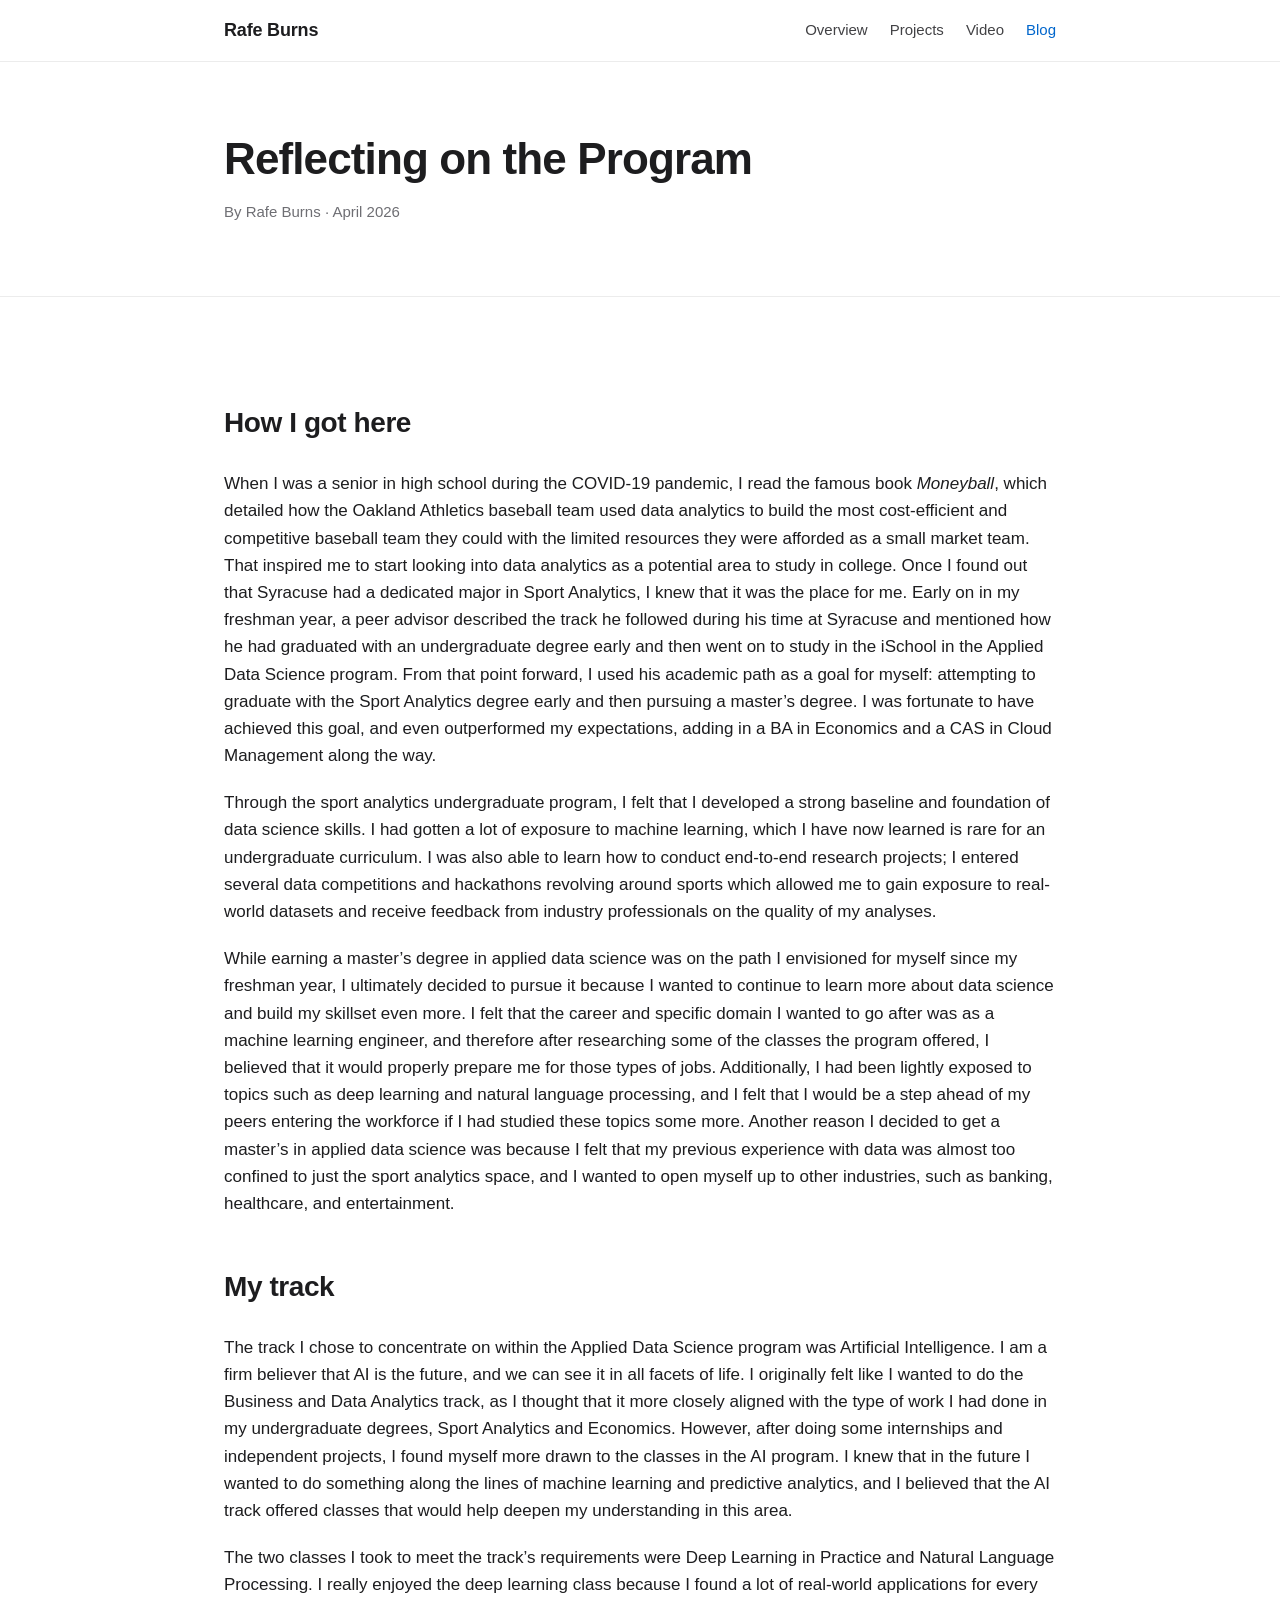
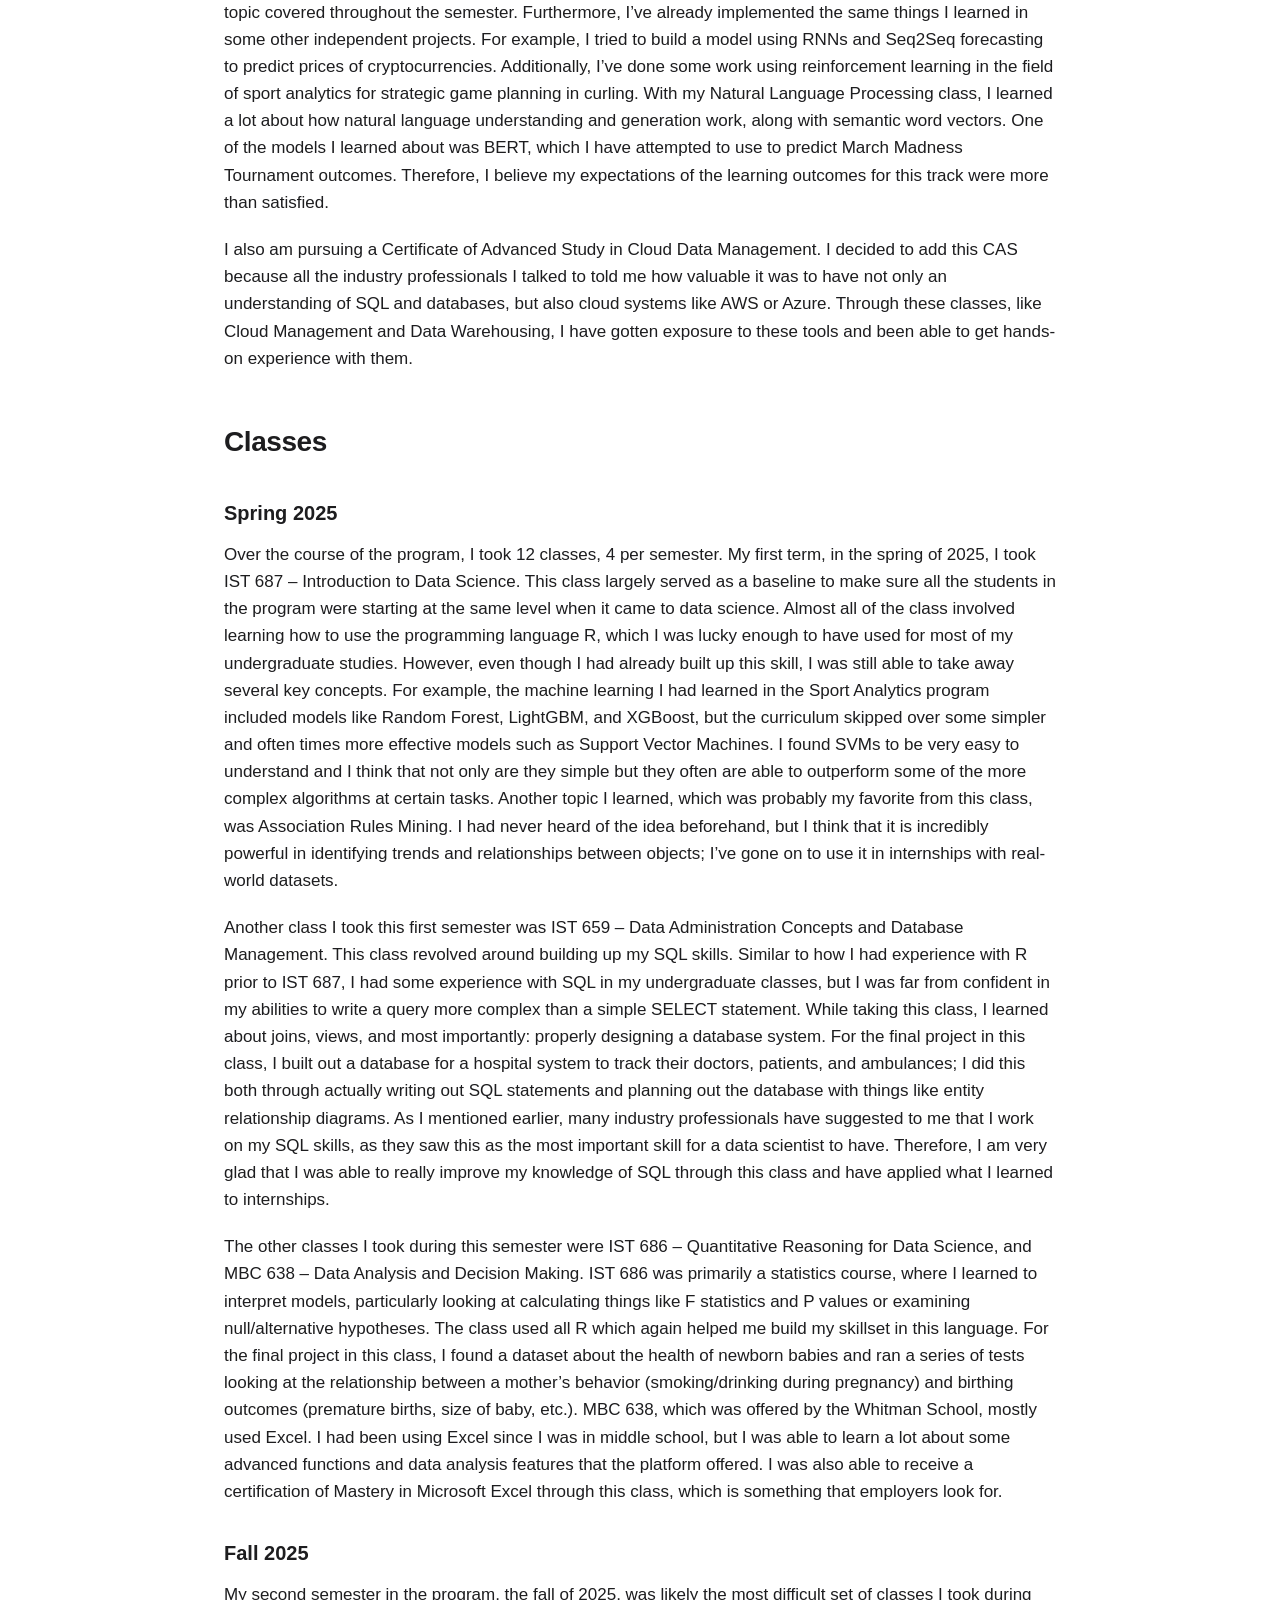
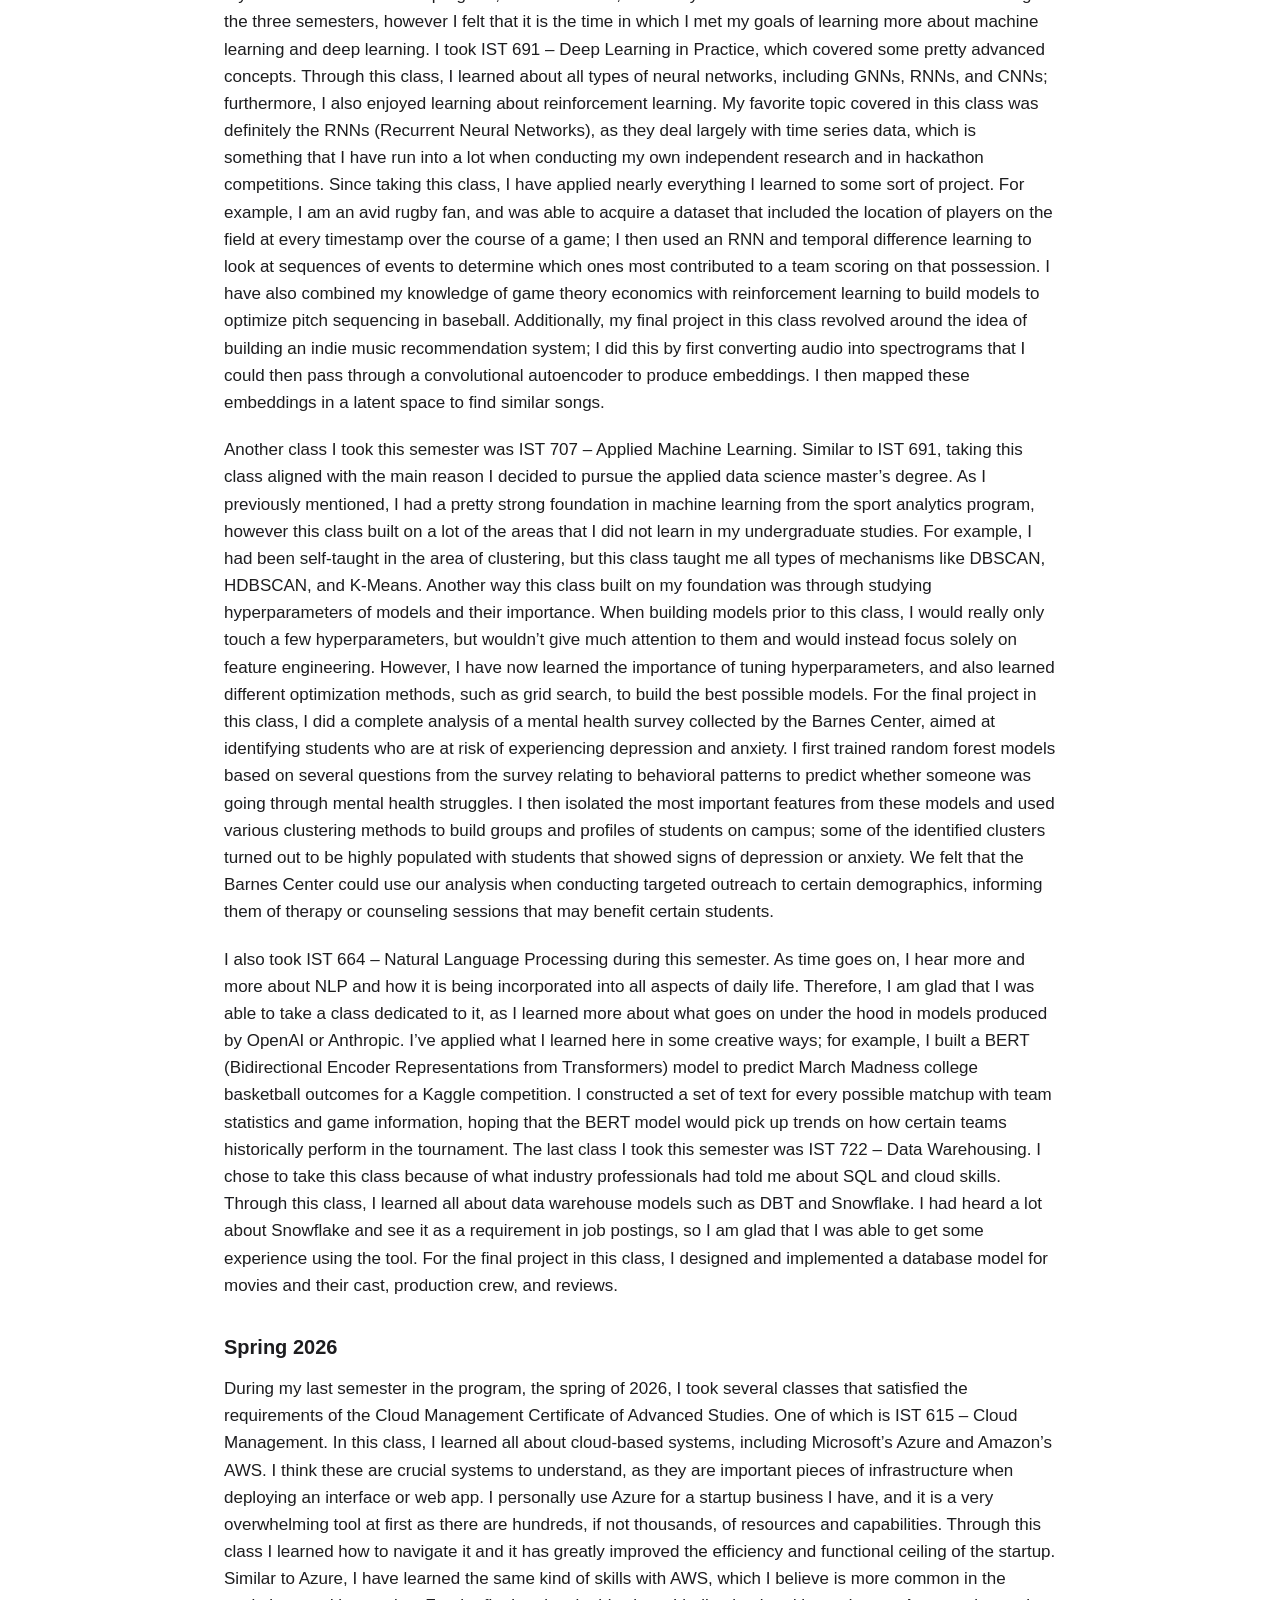
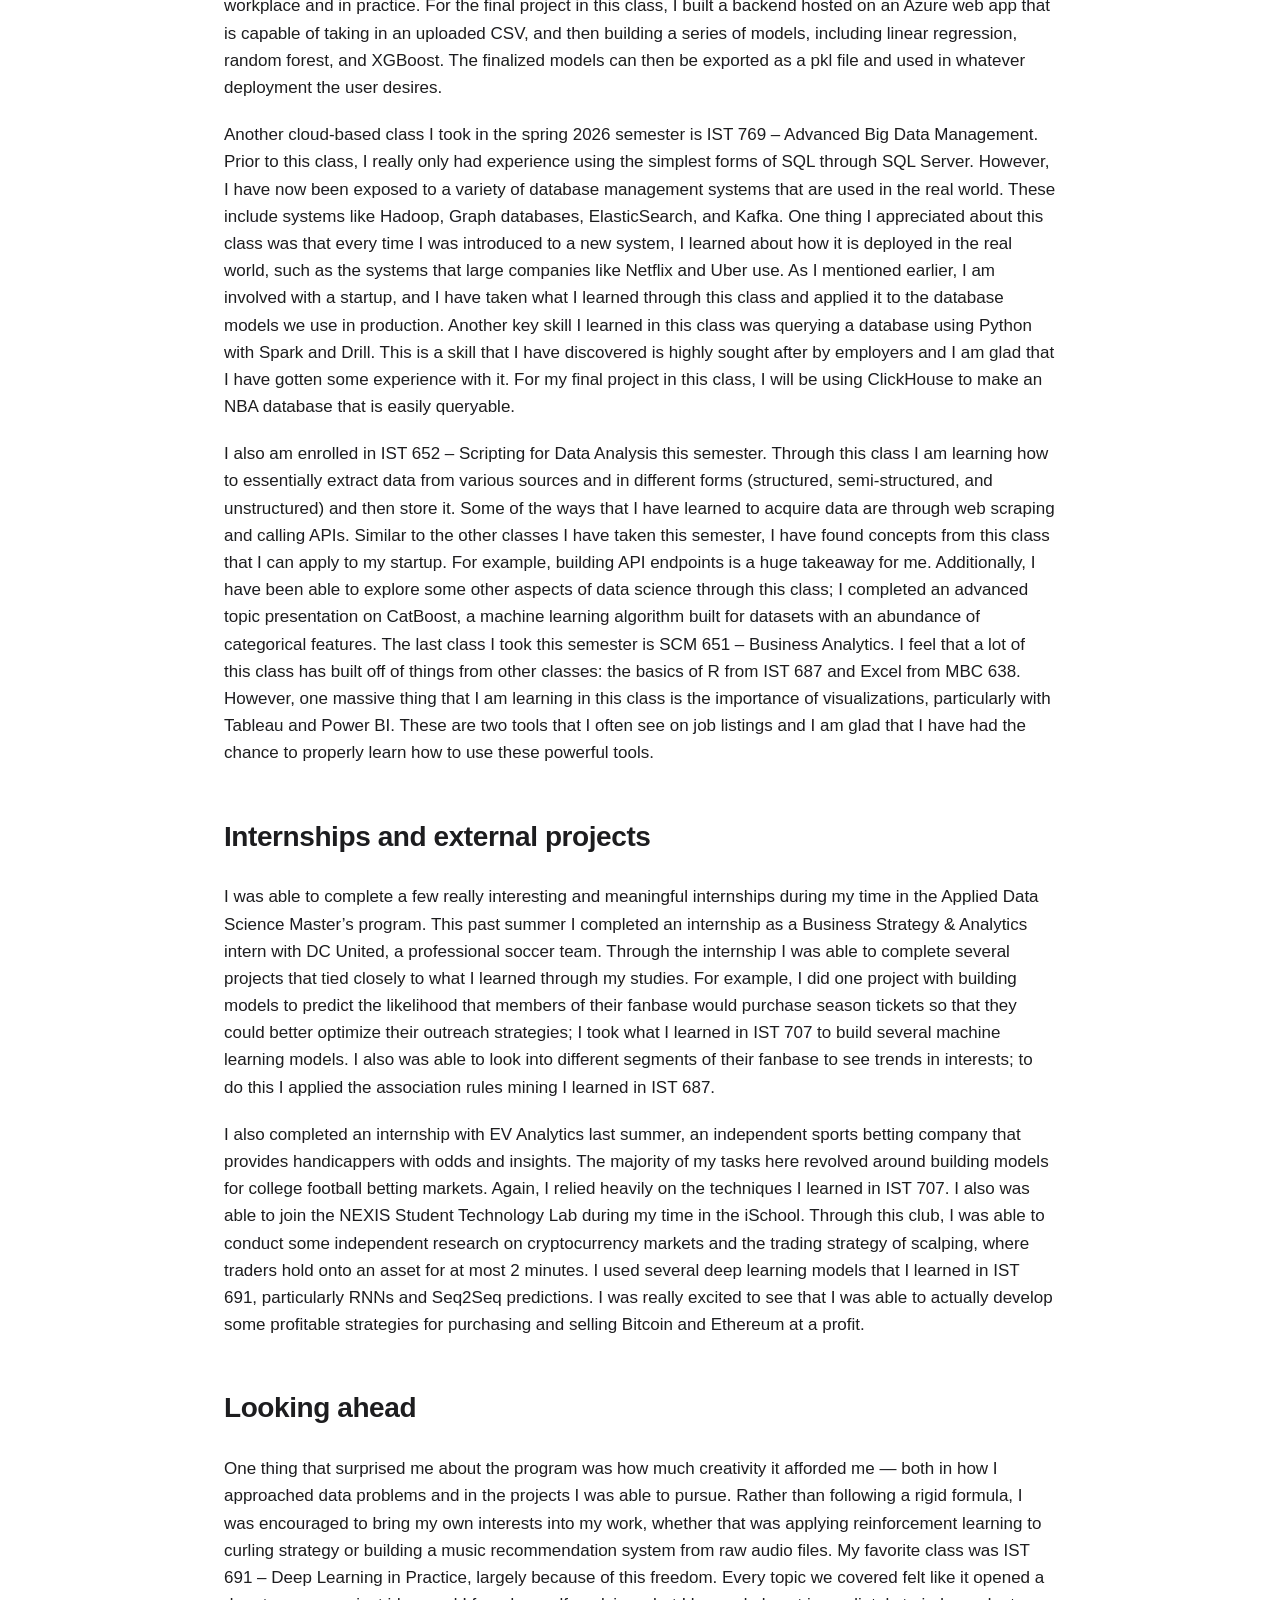
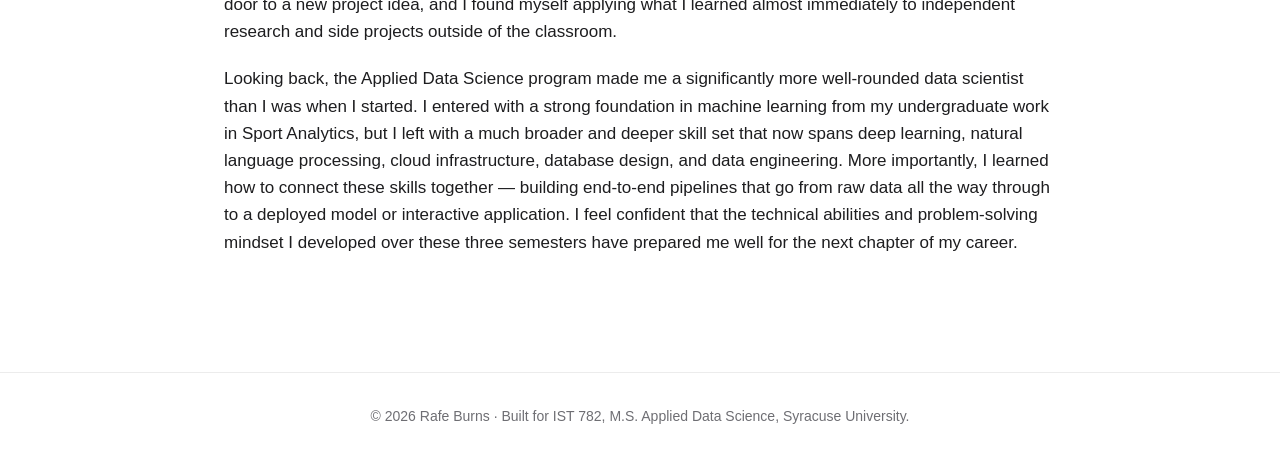
==== commit 762c239f: "Update blog post content; remove lede paragraph and add reflections on program experience" ====
--- a/blog.html
+++ b/blog.html
@@ -26,7 +26,6 @@
     <section class="hero">
       <div class="container">
         <h1>Reflecting on the Program</h1>
-        <p class="lede">A look back at my journey through the M.S. Applied Data Science program &mdash; from Moneyball to machine learning engineering.</p>
         <p class="meta blog-meta">By Rafe Burns &middot; April 2026</p>
       </div>
     </section>
@@ -77,6 +76,11 @@
 
           <p>I also completed an internship with EV Analytics last summer, an independent sports betting company that provides handicappers with odds and insights. The majority of my tasks here revolved around building models for college football betting markets. Again, I relied heavily on the techniques I learned in IST 707. I also was able to join the NEXIS Student Technology Lab during my time in the iSchool. Through this club, I was able to conduct some independent research on cryptocurrency markets and the trading strategy of scalping, where traders hold onto an asset for at most 2 minutes. I used several deep learning models that I learned in IST 691, particularly RNNs and Seq2Seq predictions. I was really excited to see that I was able to actually develop some profitable strategies for purchasing and selling Bitcoin and Ethereum at a profit.</p>
 
+          <h2>Looking ahead</h2>
+          <p>One thing that surprised me about the program was how much creativity it afforded me &mdash; both in how I approached data problems and in the projects I was able to pursue. Rather than following a rigid formula, I was encouraged to bring my own interests into my work, whether that was applying reinforcement learning to curling strategy or building a music recommendation system from raw audio files. My favorite class was IST 691 &ndash; Deep Learning in Practice, largely because of this freedom. Every topic we covered felt like it opened a door to a new project idea, and I found myself applying what I learned almost immediately to independent research and side projects outside of the classroom.</p>
+
+          <p>Looking back, the Applied Data Science program made me a significantly more well-rounded data scientist than I was when I started. I entered with a strong foundation in machine learning from my undergraduate work in Sport Analytics, but I left with a much broader and deeper skill set that now spans deep learning, natural language processing, cloud infrastructure, database design, and data engineering. More importantly, I learned how to connect these skills together &mdash; building end-to-end pipelines that go from raw data all the way through to a deployed model or interactive application. I feel confident that the technical abilities and problem-solving mindset I developed over these three semesters have prepared me well for the next chapter of my career.</p>
+
         </article>
       </div>
     </section>
